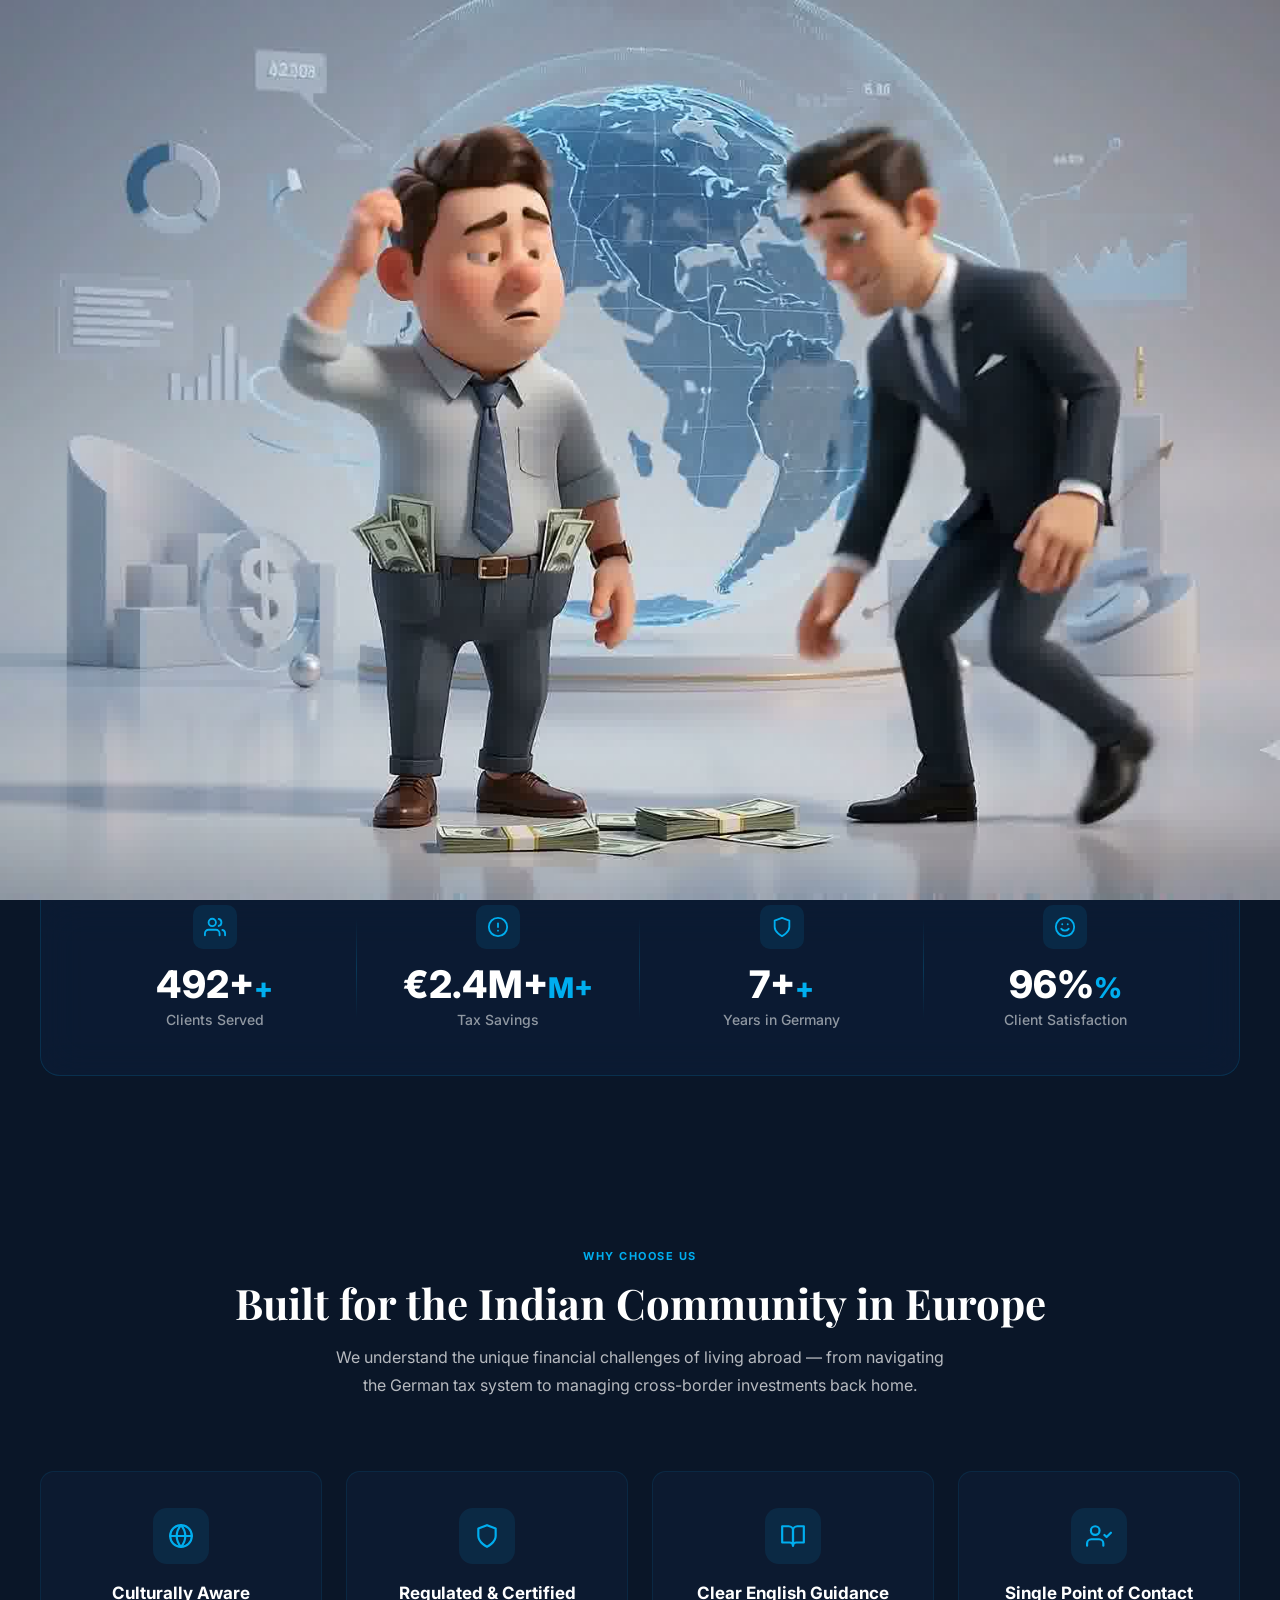
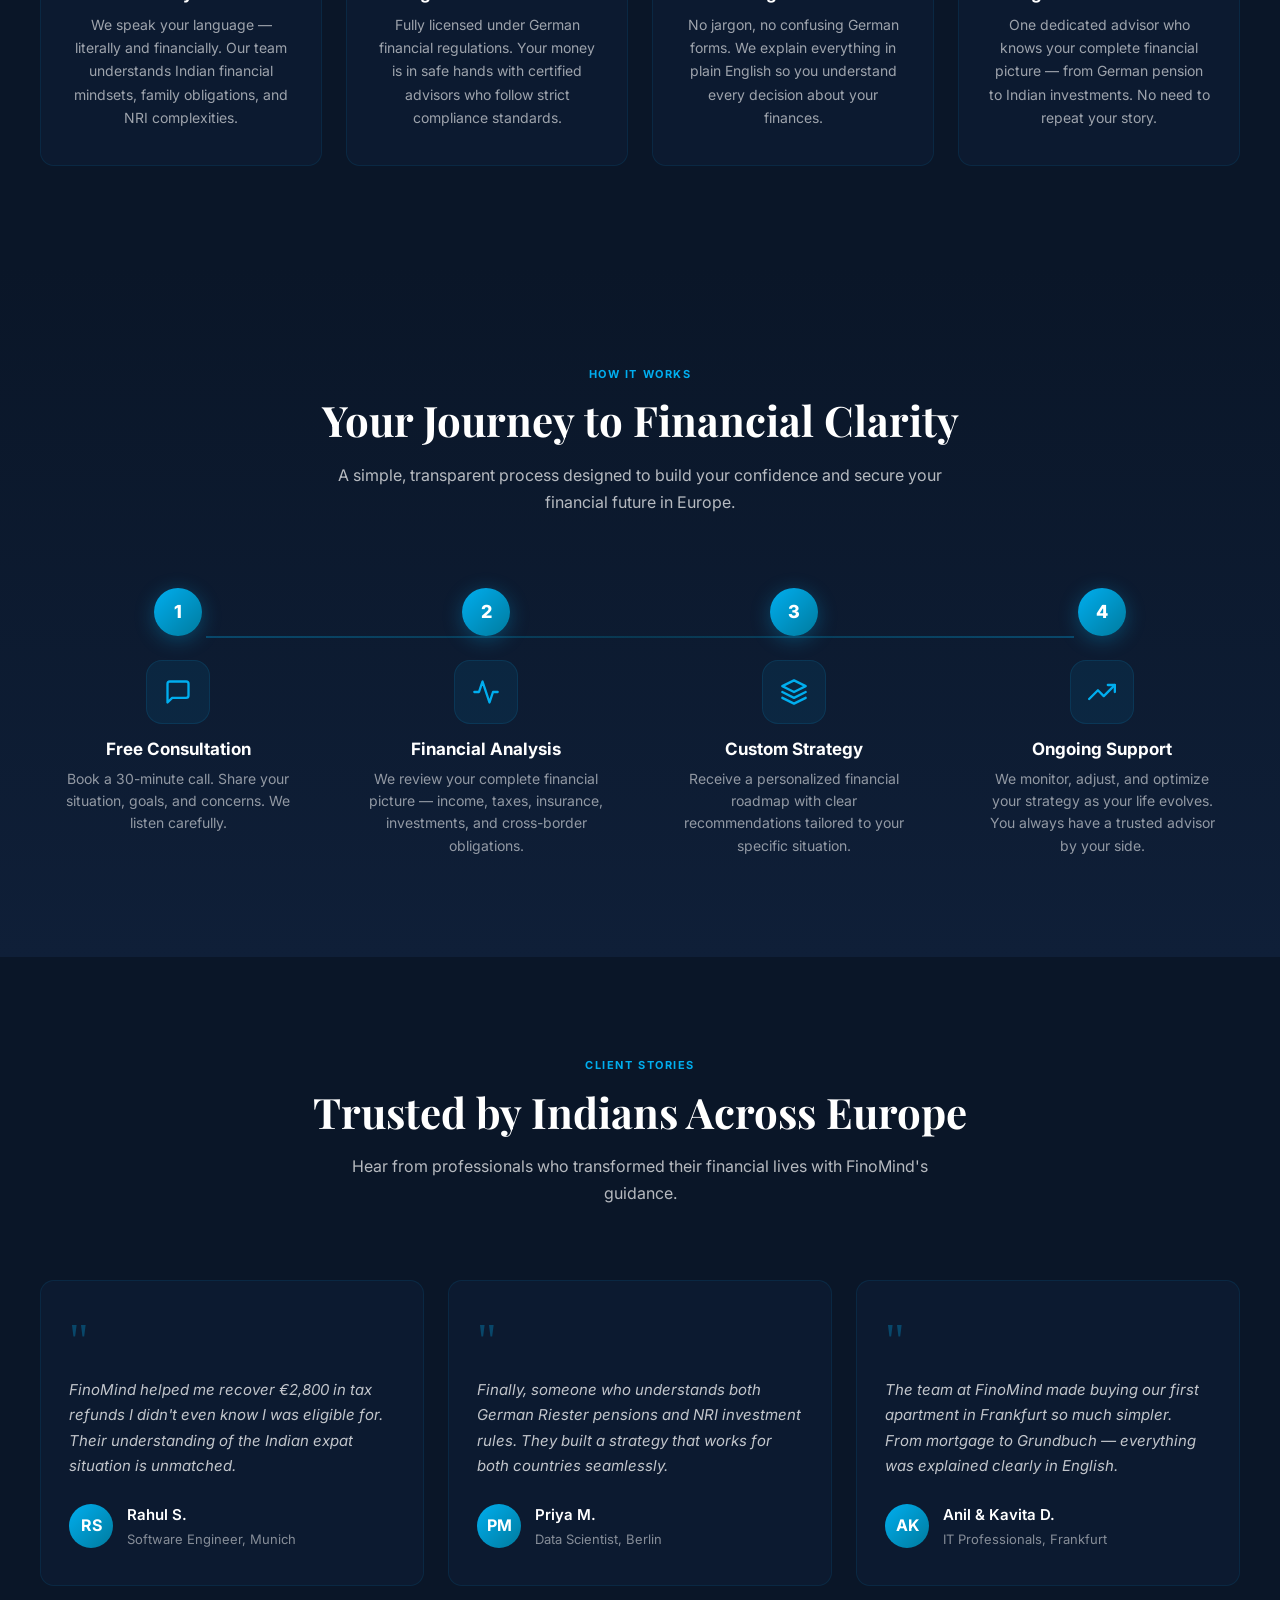
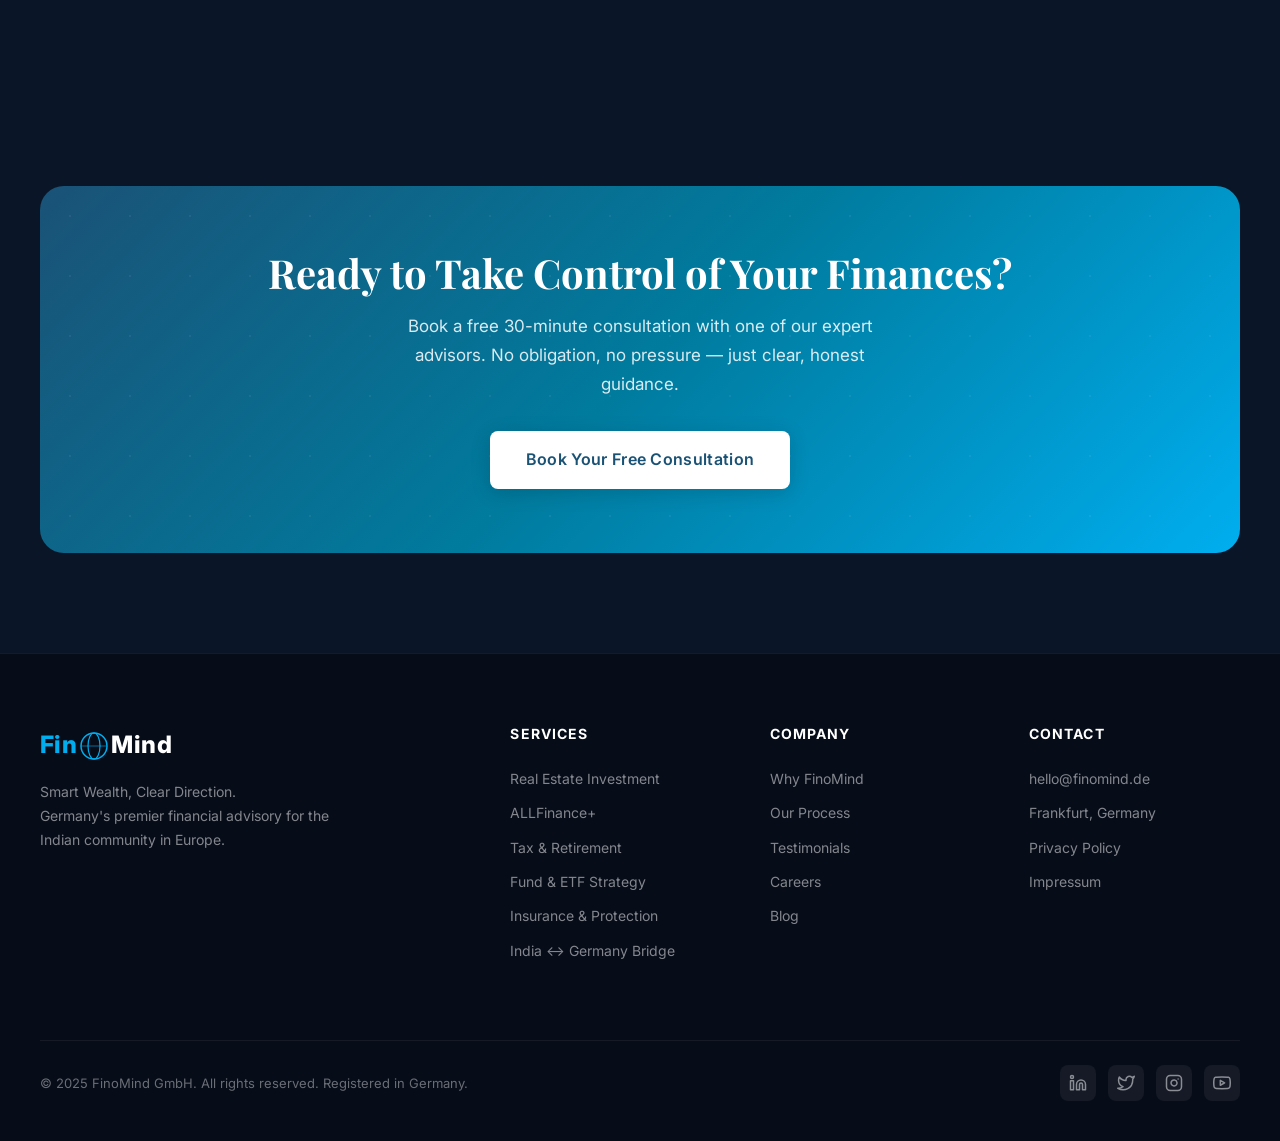
==== index.html @ 22b323bd "Initial commit" ====
<!DOCTYPE html>
<html lang="en">

<head>
  <meta charset="UTF-8" />
  <meta name="viewport" content="width=device-width, initial-scale=1.0" />
  <title>FinoMind — Smart Wealth, Clear Direction | Financial Advisory for Indians in Europe</title>
  <meta name="description"
    content="FinoMind is Germany's premier financial advisory firm for the Indian community in Europe. Expert guidance on pensions, taxes, investments, and cross-border financial planning." />
  <meta name="keywords"
    content="FinoMind, Indian financial advisor Germany, expat finance, NRI investment, tax planning Germany, pension Germany India" />
  <meta name="author" content="FinoMind" />

  <!-- Open Graph -->
  <meta property="og:title" content="FinoMind — Smart Wealth, Clear Direction" />
  <meta property="og:description" content="Germany's premier financial advisory for the Indian community in Europe." />
  <meta property="og:type" content="website" />
  <meta property="og:locale" content="en_US" />

  <!-- Fonts -->
  <link rel="preconnect" href="https://fonts.googleapis.com" />
  <link rel="preconnect" href="https://fonts.gstatic.com" crossorigin />
  <link
    href="https://fonts.googleapis.com/css2?family=Inter:wght@300;400;500;600;700;800&family=Playfair+Display:ital,wght@0,700;1,400&display=swap"
    rel="stylesheet" />

  <!-- Stylesheets -->
  <link rel="stylesheet" href="css/variables.css" />
  <link rel="stylesheet" href="css/base.css" />
  <link rel="stylesheet" href="css/preloader.css" />
  <link rel="stylesheet" href="css/navbar.css" />
  <link rel="stylesheet" href="css/hero.css" />
  <link rel="stylesheet" href="css/stats.css" />
  <link rel="stylesheet" href="css/sections.css" />
</head>

<body class="fm-preloader-active">

  <!-- ════════════════════════════════════════════════════════
     PRELOADER — plays once per session
     ════════════════════════════════════════════════════════ -->
  <div class="fm-preloader" id="fm-preloader">
    <canvas class="fm-preloader-canvas" id="fm-preloader-canvas"></canvas>
  </div>


  <!-- ════════════════════════════════════════════════════════
     NAVIGATION
     ════════════════════════════════════════════════════════ -->
  <nav class="navbar" id="navbar" role="navigation" aria-label="Main navigation">
    <div class="navbar-inner">
      <a href="index.html" class="nav-logo" aria-label="FinoMind Home">
        <span class="fin">Fin</span>
        <svg class="globe-icon" viewBox="0 0 28 28" fill="none" xmlns="http://www.w3.org/2000/svg" aria-hidden="true">
          <circle cx="14" cy="14" r="13" stroke="#00AEEF" stroke-width="1.5" fill="none" />
          <ellipse cx="14" cy="14" rx="6" ry="13" stroke="#00AEEF" stroke-width="1.2" fill="none" />
          <line x1="1" y1="14" x2="27" y2="14" stroke="#00AEEF" stroke-width="1" opacity="0.6" />
          <line x1="1" y1="9" x2="27" y2="9" stroke="#00AEEF" stroke-width="0.6" opacity="0.3" />
          <line x1="1" y1="19" x2="27" y2="19" stroke="#00AEEF" stroke-width="0.6" opacity="0.3" />
        </svg>
        <span class="mind">Mind</span>
      </a>

      <div class="nav-links" id="nav-links">
        <a href="services.html" class="nav-link">Services</a>
        <a href="#why" class="nav-link">Why FinoMind</a>
        <a href="#process" class="nav-link">Our Process</a>
        <a href="#testimonials" class="nav-link">Testimonials</a>
        <a href="#footer" class="nav-link">Resources</a>
        <a href="#cta" class="nav-cta">Book a Free Call</a>
      </div>

      <button class="nav-toggle" id="nav-toggle" aria-label="Toggle navigation menu" aria-expanded="false">
        <span></span>
        <span></span>
        <span></span>
      </button>
    </div>
  </nav>
  <div class="nav-overlay" id="nav-overlay"></div>


  <!-- ════════════════════════════════════════════════════════
     HERO SECTION
     ════════════════════════════════════════════════════════ -->
  <section class="hero" id="hero">
    <!-- Hero Background Image & Gradient Overlay -->
    <div class="hero-bg-container">
      <img src="Untitled design (5).png" alt="FinoMind advisors helping clients with cross-border financial planning" class="hero-bg-img" width="1535" height="1024" loading="eager" />
      <div class="hero-bg-overlay"></div>
    </div>

    <div class="hero-inner">
      <!-- Left Content -->
      <div class="hero-content">
        <div class="hero-card">
          <span class="hero-eyebrow">Germany's Premier Financial Advisor for Indians</span>

          <h1 class="hero-title">
            Smart Wealth,<em>Clear Direction.</em>
          </h1>

          <p class="hero-subtitle">
            Navigating German finances as an expat is complex. FinoMind simplifies pensions, taxes, and investments — in
            clear English, for the Indian community in Europe.
          </p>

          <div class="hero-actions">
            <a href="#cta" class="btn btn-primary">
              Book a Free Consultation
              <span class="btn-icon">
                <svg width="18" height="18" viewBox="0 0 24 24" fill="none" stroke="currentColor" stroke-width="2.5"
                  stroke-linecap="round" stroke-linejoin="round">
                  <circle cx="12" cy="12" r="10" />
                  <path d="M12 16l4-4-4-4" />
                  <line x1="8" y1="12" x2="16" y2="12" />
                </svg>
              </span>
            </a>
            <a href="services.html" class="btn btn-outline">
              Explore Services
              <span class="btn-icon">
                <svg width="16" height="16" viewBox="0 0 24 24" fill="none" stroke="currentColor" stroke-width="2.5"
                  stroke-linecap="round" stroke-linejoin="round">
                  <polygon points="5 3 19 12 5 21 5 3" />
                </svg>
              </span>
            </a>
          </div>
        </div>
      </div>
      
      <!-- Right Spacer for Desktop Grid layout -->
      <div class="hero-spacer" aria-hidden="true"></div>
    </div>
  </section>


  <!-- ════════════════════════════════════════════════════════
     STATS BAR
     ════════════════════════════════════════════════════════ -->
  <div class="stats-section reveal">
    <div class="stats-bar">
      <div class="stat-item">
        <div class="stat-icon">
          <svg viewBox="0 0 24 24" fill="none" stroke="currentColor" stroke-width="2" stroke-linecap="round"
            stroke-linejoin="round">
            <path d="M17 21v-2a4 4 0 0 0-4-4H5a4 4 0 0 0-4 4v2" />
            <circle cx="9" cy="7" r="4" />
            <path d="M23 21v-2a4 4 0 0 0-3-3.87" />
            <path d="M16 3.13a4 4 0 0 1 0 7.75" />
          </svg>
        </div>
        <div class="stat-value">
          <span data-count="500" data-suffix="+">0</span><span class="stat-suffix">+</span>
        </div>
        <div class="stat-label">Clients Served</div>
      </div>

      <div class="stat-item">
        <div class="stat-icon">
          <svg viewBox="0 0 24 24" fill="none" stroke="currentColor" stroke-width="2" stroke-linecap="round"
            stroke-linejoin="round">
            <circle cx="12" cy="12" r="10" />
            <line x1="12" y1="8" x2="12" y2="12" />
            <line x1="12" y1="16" x2="12.01" y2="16" />
          </svg>
        </div>
        <div class="stat-value">
          <span data-count="2.4" data-prefix="€" data-suffix="M+">0</span><span class="stat-suffix">M+</span>
        </div>
        <div class="stat-label">Tax Savings</div>
      </div>

      <div class="stat-item">
        <div class="stat-icon">
          <svg viewBox="0 0 24 24" fill="none" stroke="currentColor" stroke-width="2" stroke-linecap="round"
            stroke-linejoin="round">
            <path d="M12 22s8-4 8-10V5l-8-3-8 3v7c0 6 8 10 8 10z" />
          </svg>
        </div>
        <div class="stat-value">
          <span data-count="8" data-suffix="+">0</span><span class="stat-suffix">+</span>
        </div>
        <div class="stat-label">Years in Germany</div>
      </div>

      <div class="stat-item">
        <div class="stat-icon">
          <svg viewBox="0 0 24 24" fill="none" stroke="currentColor" stroke-width="2" stroke-linecap="round"
            stroke-linejoin="round">
            <circle cx="12" cy="12" r="10" />
            <path d="M8 14s1.5 2 4 2 4-2 4-2" />
            <line x1="9" y1="9" x2="9.01" y2="9" />
            <line x1="15" y1="9" x2="15.01" y2="9" />
          </svg>
        </div>
        <div class="stat-value">
          <span data-count="98" data-suffix="%">0</span><span class="stat-suffix">%</span>
        </div>
        <div class="stat-label">Client Satisfaction</div>
      </div>
    </div>
  </div>


  <!-- ════════════════════════════════════════════════════════
     WHY FINOMIND
     ════════════════════════════════════════════════════════ -->
  <section class="why-section section" id="why">
    <div class="container">
      <div class="section-header reveal">
        <div class="section-label">Why Choose Us</div>
        <h2 class="section-title">Built for the Indian Community in Europe</h2>
        <p class="section-desc">We understand the unique financial challenges of living abroad — from navigating the
          German tax system to managing cross-border investments back home.</p>
      </div>

      <div class="why-grid reveal-stagger">
        <div class="why-card reveal">
          <div class="why-card-icon">
            <svg viewBox="0 0 24 24" fill="none" stroke="currentColor" stroke-width="2" stroke-linecap="round"
              stroke-linejoin="round">
              <circle cx="12" cy="12" r="10" />
              <line x1="2" y1="12" x2="22" y2="12" />
              <path d="M12 2a15.3 15.3 0 0 1 4 10 15.3 15.3 0 0 1-4 10 15.3 15.3 0 0 1-4-10 15.3 15.3 0 0 1 4-10z" />
            </svg>
          </div>
          <h3>Culturally Aware</h3>
          <p>We speak your language — literally and financially. Our team understands Indian financial mindsets, family
            obligations, and NRI complexities.</p>
        </div>

        <div class="why-card reveal">
          <div class="why-card-icon">
            <svg viewBox="0 0 24 24" fill="none" stroke="currentColor" stroke-width="2" stroke-linecap="round"
              stroke-linejoin="round">
              <path d="M12 22s8-4 8-10V5l-8-3-8 3v7c0 6 8 10 8 10z" />
            </svg>
          </div>
          <h3>Regulated & Certified</h3>
          <p>Fully licensed under German financial regulations. Your money is in safe hands with certified advisors who
            follow strict compliance standards.</p>
        </div>

        <div class="why-card reveal">
          <div class="why-card-icon">
            <svg viewBox="0 0 24 24" fill="none" stroke="currentColor" stroke-width="2" stroke-linecap="round"
              stroke-linejoin="round">
              <path d="M2 3h6a4 4 0 0 1 4 4v14a3 3 0 0 0-3-3H2z" />
              <path d="M22 3h-6a4 4 0 0 0-4 4v14a3 3 0 0 1 3-3h7z" />
            </svg>
          </div>
          <h3>Clear English Guidance</h3>
          <p>No jargon, no confusing German forms. We explain everything in plain English so you understand every
            decision about your finances.</p>
        </div>

        <div class="why-card reveal">
          <div class="why-card-icon">
            <svg viewBox="0 0 24 24" fill="none" stroke="currentColor" stroke-width="2" stroke-linecap="round"
              stroke-linejoin="round">
              <path d="M16 21v-2a4 4 0 0 0-4-4H5a4 4 0 0 0-4 4v2" />
              <circle cx="8.5" cy="7" r="4" />
              <polyline points="17 11 19 13 23 9" />
            </svg>
          </div>
          <h3>Single Point of Contact</h3>
          <p>One dedicated advisor who knows your complete financial picture — from German pension to Indian
            investments. No need to repeat your story.</p>
        </div>
      </div>
    </div>
  </section>


  <!-- ════════════════════════════════════════════════════════
     OUR PROCESS
     ════════════════════════════════════════════════════════ -->
  <section class="process-section section" id="process">
    <div class="container">
      <div class="section-header reveal">
        <div class="section-label">How It Works</div>
        <h2 class="section-title">Your Journey to Financial Clarity</h2>
        <p class="section-desc">A simple, transparent process designed to build your confidence and secure your
          financial future in Europe.</p>
      </div>

      <div class="process-timeline reveal-stagger">
        <div class="process-step reveal">
          <div class="process-step-number">1</div>
          <div class="process-step-icon">
            <svg viewBox="0 0 24 24" fill="none" stroke="currentColor" stroke-width="2" stroke-linecap="round"
              stroke-linejoin="round">
              <path d="M21 15a2 2 0 0 1-2 2H7l-4 4V5a2 2 0 0 1 2-2h14a2 2 0 0 1 2 2z" />
            </svg>
          </div>
          <h3>Free Consultation</h3>
          <p>Book a 30-minute call. Share your situation, goals, and concerns. We listen carefully.</p>
        </div>

        <div class="process-step reveal">
          <div class="process-step-number">2</div>
          <div class="process-step-icon">
            <svg viewBox="0 0 24 24" fill="none" stroke="currentColor" stroke-width="2" stroke-linecap="round"
              stroke-linejoin="round">
              <polyline points="22 12 18 12 15 21 9 3 6 12 2 12" />
            </svg>
          </div>
          <h3>Financial Analysis</h3>
          <p>We review your complete financial picture — income, taxes, insurance, investments, and cross-border
            obligations.</p>
        </div>

        <div class="process-step reveal">
          <div class="process-step-number">3</div>
          <div class="process-step-icon">
            <svg viewBox="0 0 24 24" fill="none" stroke="currentColor" stroke-width="2" stroke-linecap="round"
              stroke-linejoin="round">
              <polygon points="12 2 2 7 12 12 22 7 12 2" />
              <polyline points="2 17 12 22 22 17" />
              <polyline points="2 12 12 17 22 12" />
            </svg>
          </div>
          <h3>Custom Strategy</h3>
          <p>Receive a personalized financial roadmap with clear recommendations tailored to your specific situation.
          </p>
        </div>

        <div class="process-step reveal">
          <div class="process-step-number">4</div>
          <div class="process-step-icon">
            <svg viewBox="0 0 24 24" fill="none" stroke="currentColor" stroke-width="2" stroke-linecap="round"
              stroke-linejoin="round">
              <polyline points="23 6 13.5 15.5 8.5 10.5 1 18" />
              <polyline points="17 6 23 6 23 12" />
            </svg>
          </div>
          <h3>Ongoing Support</h3>
          <p>We monitor, adjust, and optimize your strategy as your life evolves. You always have a trusted advisor by
            your side.</p>
        </div>
      </div>
    </div>
  </section>


  <!-- ════════════════════════════════════════════════════════
     TESTIMONIALS
     ════════════════════════════════════════════════════════ -->
  <section class="testimonials-section section" id="testimonials">
    <div class="container">
      <div class="section-header reveal">
        <div class="section-label">Client Stories</div>
        <h2 class="section-title">Trusted by Indians Across Europe</h2>
        <p class="section-desc">Hear from professionals who transformed their financial lives with FinoMind's guidance.
        </p>
      </div>

      <div class="testimonials-grid reveal-stagger">
        <div class="testimonial-card reveal">
          <div class="testimonial-quote-mark">"</div>
          <p class="testimonial-text">FinoMind helped me recover €2,800 in tax refunds I didn't even know I was eligible
            for. Their understanding of the Indian expat situation is unmatched.</p>
          <div class="testimonial-author">
            <div class="testimonial-avatar">RS</div>
            <div>
              <div class="testimonial-name">Rahul S.</div>
              <div class="testimonial-role">Software Engineer, Munich</div>
            </div>
          </div>
        </div>

        <div class="testimonial-card reveal">
          <div class="testimonial-quote-mark">"</div>
          <p class="testimonial-text">Finally, someone who understands both German Riester pensions and NRI investment
            rules. They built a strategy that works for both countries seamlessly.</p>
          <div class="testimonial-author">
            <div class="testimonial-avatar">PM</div>
            <div>
              <div class="testimonial-name">Priya M.</div>
              <div class="testimonial-role">Data Scientist, Berlin</div>
            </div>
          </div>
        </div>

        <div class="testimonial-card reveal">
          <div class="testimonial-quote-mark">"</div>
          <p class="testimonial-text">The team at FinoMind made buying our first apartment in Frankfurt so much simpler.
            From mortgage to Grundbuch — everything was explained clearly in English.</p>
          <div class="testimonial-author">
            <div class="testimonial-avatar">AK</div>
            <div>
              <div class="testimonial-name">Anil & Kavita D.</div>
              <div class="testimonial-role">IT Professionals, Frankfurt</div>
            </div>
          </div>
        </div>
      </div>
    </div>
  </section>


  <!-- ════════════════════════════════════════════════════════
     CTA BANNER
     ════════════════════════════════════════════════════════ -->
  <section class="cta-section section" id="cta">
    <div class="container">
      <div class="cta-banner reveal">
        <h2>Ready to Take Control of Your Finances?</h2>
        <p>Book a free 30-minute consultation with one of our expert advisors. No obligation, no pressure — just clear,
          honest guidance.</p>
        <a href="#" class="btn btn-primary">Book Your Free Consultation</a>
      </div>
    </div>
  </section>


  <!-- ════════════════════════════════════════════════════════
     FOOTER
     ════════════════════════════════════════════════════════ -->
  <footer class="footer" id="footer">
    <div class="container">
      <div class="footer-grid">
        <div class="footer-brand">
          <a href="index.html" class="nav-logo" aria-label="FinoMind Home">
            <span class="fin">Fin</span>
            <svg class="globe-icon" viewBox="0 0 28 28" fill="none" xmlns="http://www.w3.org/2000/svg"
              aria-hidden="true">
              <circle cx="14" cy="14" r="13" stroke="#00AEEF" stroke-width="1.5" fill="none" />
              <ellipse cx="14" cy="14" rx="6" ry="13" stroke="#00AEEF" stroke-width="1.2" fill="none" />
              <line x1="1" y1="14" x2="27" y2="14" stroke="#00AEEF" stroke-width="1" opacity="0.6" />
            </svg>
            <span class="mind">Mind</span>
          </a>
          <p>Smart Wealth, Clear Direction.<br />Germany's premier financial advisory for the Indian community in
            Europe.</p>
        </div>

        <div class="footer-col">
          <h4>Services</h4>
          <a href="services.html">Real Estate Investment</a>
          <a href="services.html">ALLFinance+</a>
          <a href="services.html">Tax & Retirement</a>
          <a href="services.html">Fund & ETF Strategy</a>
          <a href="services.html">Insurance & Protection</a>
          <a href="services.html">India ↔ Germany Bridge</a>
        </div>

        <div class="footer-col">
          <h4>Company</h4>
          <a href="#why">Why FinoMind</a>
          <a href="#process">Our Process</a>
          <a href="#testimonials">Testimonials</a>
          <a href="#">Careers</a>
          <a href="#">Blog</a>
        </div>

        <div class="footer-col">
          <h4>Contact</h4>
          <a href="mailto:hello@finomind.de">hello@finomind.de</a>
          <a href="#">Frankfurt, Germany</a>
          <a href="#">Privacy Policy</a>
          <a href="#">Impressum</a>
        </div>
      </div>

      <div class="footer-bottom">
        <p>© 2025 FinoMind GmbH. All rights reserved. Registered in Germany.</p>
        <div class="footer-social">
          <a href="#" aria-label="LinkedIn">
            <svg viewBox="0 0 24 24" fill="none" stroke="currentColor" stroke-width="2" stroke-linecap="round"
              stroke-linejoin="round">
              <path d="M16 8a6 6 0 0 1 6 6v7h-4v-7a2 2 0 0 0-2-2 2 2 0 0 0-2 2v7h-4v-7a6 6 0 0 1 6-6z" />
              <rect x="2" y="9" width="4" height="12" />
              <circle cx="4" cy="4" r="2" />
            </svg>
          </a>
          <a href="#" aria-label="Twitter/X">
            <svg viewBox="0 0 24 24" fill="none" stroke="currentColor" stroke-width="2" stroke-linecap="round"
              stroke-linejoin="round">
              <path
                d="M23 3a10.9 10.9 0 0 1-3.14 1.53 4.48 4.48 0 0 0-7.86 3v1A10.66 10.66 0 0 1 3 4s-4 9 5 13a11.64 11.64 0 0 1-7 2c9 5 20 0 20-11.5a4.5 4.5 0 0 0-.08-.83A7.72 7.72 0 0 0 23 3z" />
            </svg>
          </a>
          <a href="#" aria-label="Instagram">
            <svg viewBox="0 0 24 24" fill="none" stroke="currentColor" stroke-width="2" stroke-linecap="round"
              stroke-linejoin="round">
              <rect x="2" y="2" width="20" height="20" rx="5" ry="5" />
              <path d="M16 11.37A4 4 0 1 1 12.63 8 4 4 0 0 1 16 11.37z" />
              <line x1="17.5" y1="6.5" x2="17.51" y2="6.5" />
            </svg>
          </a>
          <a href="#" aria-label="YouTube">
            <svg viewBox="0 0 24 24" fill="none" stroke="currentColor" stroke-width="2" stroke-linecap="round"
              stroke-linejoin="round">
              <path
                d="M22.54 6.42a2.78 2.78 0 0 0-1.94-2C18.88 4 12 4 12 4s-6.88 0-8.6.46a2.78 2.78 0 0 0-1.94 2A29 29 0 0 0 1 11.75a29 29 0 0 0 .46 5.33A2.78 2.78 0 0 0 3.4 19.1c1.72.46 8.6.46 8.6.46s6.88 0 8.6-.46a2.78 2.78 0 0 0 1.94-2 29 29 0 0 0 .46-5.33 29 29 0 0 0-.46-5.35z" />
              <polygon points="9.75 15.02 15.5 11.75 9.75 8.48 9.75 15.02" />
            </svg>
          </a>
        </div>
      </div>
    </div>
  </footer>


  <!-- Scripts -->
  <script src="js/preloader.js"></script>
  <script src="js/navbar.js" defer></script>
  <script src="js/animations.js" defer></script>

</body>

</html>
---- css/variables.css ----
/* ═══════════════════════════════════════════════════════════
   FinoMind — Design Tokens (variables.css)
   Brand-compliant CSS custom properties
   ═══════════════════════════════════════════════════════════ */

:root {
  /* ── Primary Colors ── */
  --cyan:         #00AEEF;
  --cyan-hover:   #00c4ff;
  --cyan-glow:    rgba(0, 174, 239, 0.35);
  --teal:         #007B9E;
  --dark-teal:    #1A5276;

  /* ── Mockup-specific dark navy ── */
  --navy:         #0a1628;
  --navy-light:   #0f1f38;
  --navy-card:    rgba(15, 31, 56, 0.65);

  /* ── Neutrals ── */
  --charcoal:     #2C3E50;
  --slate:        #4A6274;
  --gray:         #6B7E8D;
  --light-cyan:   #E0F7FC;
  --off-white:    #F7FAFB;
  --white:        #FFFFFF;
  --border:       #D6E8EE;

  /* ── Glass Morphism ── */
  --glass-bg:     rgba(13, 27, 52, 0.55);
  --glass-border: rgba(0, 174, 239, 0.18);
  --glass-blur:   16px;

  /* ── Typography ── */
  --font-display: 'Playfair Display', Georgia, serif;
  --font-body:    'Inter', system-ui, -apple-system, sans-serif;

  /* ── Spacing Scale ── */
  --space-1:  4px;
  --space-2:  8px;
  --space-3:  16px;
  --space-4:  24px;
  --space-5:  40px;
  --space-6:  72px;
  --space-7:  100px;

  /* ── Border Radii ── */
  --radius-chip:   4px;
  --radius-btn:    8px;
  --radius-card:   14px;
  --radius-modal:  24px;
  --radius-pill:   999px;

  /* ── Shadows ── */
  --shadow-sm:   0 2px 8px rgba(0, 0, 0, 0.08);
  --shadow-md:   0 4px 20px rgba(0, 0, 0, 0.12);
  --shadow-lg:   0 8px 40px rgba(0, 0, 0, 0.18);
  --shadow-glow: 0 0 30px rgba(0, 174, 239, 0.15);

  /* ── Transitions ── */
  --ease-out:    cubic-bezier(0.16, 1, 0.3, 1);
  --ease-spring: cubic-bezier(0.34, 1.56, 0.64, 1);
  --duration-fast:   0.2s;
  --duration-normal: 0.4s;
  --duration-slow:   0.6s;

  /* ── Container ── */
  --container-max: 1280px;
  --container-pad: 40px;
}

/* ── Responsive overrides ── */
@media (max-width: 768px) {
  :root {
    --container-pad: 20px;
    --space-6: 48px;
    --space-7: 64px;
  }
}
---- css/base.css ----
/* ═══════════════════════════════════════════════════════════
   FinoMind — Base Styles (base.css)
   Reset, typography, global utilities
   ═══════════════════════════════════════════════════════════ */

/* ── Reset ── */
*, *::before, *::after {
  box-sizing: border-box;
  margin: 0;
  padding: 0;
}

html {
  scroll-behavior: smooth;
  -webkit-text-size-adjust: 100%;
}

body {
  font-family: var(--font-body);
  background: var(--navy);
  color: var(--white);
  line-height: 1.6;
  overflow-x: hidden;
  -webkit-font-smoothing: antialiased;
  -moz-osx-font-smoothing: grayscale;
}

img, video, canvas {
  display: block;
  max-width: 100%;
  height: auto;
}

a {
  text-decoration: none;
  color: inherit;
  transition: color var(--duration-fast) ease;
}

ul, ol {
  list-style: none;
}

button {
  font-family: var(--font-body);
  cursor: pointer;
  border: none;
  outline: none;
  background: none;
}

/* ── Typography ── */
h1, h2, h3, h4, h5 {
  font-family: var(--font-display);
  font-weight: 700;
  line-height: 1.15;
}

.section-label {
  font-family: var(--font-body);
  font-size: 11px;
  font-weight: 700;
  letter-spacing: 0.14em;
  text-transform: uppercase;
  color: var(--cyan);
  margin-bottom: 12px;
}

.section-title {
  font-family: var(--font-display);
  font-size: clamp(28px, 4vw, 42px);
  color: var(--white);
  margin-bottom: 16px;
  line-height: 1.2;
}

.section-desc {
  font-size: 16px;
  color: rgba(255, 255, 255, 0.7);
  max-width: 620px;
  line-height: 1.7;
  margin-bottom: var(--space-5);
}

/* ── Container ── */
.container {
  max-width: var(--container-max);
  margin: 0 auto;
  padding: 0 var(--container-pad);
}

/* ── Section Spacing ── */
.section {
  padding: var(--space-7) 0;
  position: relative;
}

/* ── Buttons ── */
.btn {
  display: inline-flex;
  align-items: center;
  gap: 10px;
  font-family: var(--font-body);
  font-size: 15px;
  font-weight: 600;
  letter-spacing: 0.02em;
  padding: 14px 28px;
  border-radius: var(--radius-btn);
  transition: all var(--duration-fast) var(--ease-out);
  white-space: nowrap;
  position: relative;
  overflow: hidden;
}

.btn-primary {
  background: var(--cyan);
  color: var(--white);
  box-shadow: 0 4px 15px rgba(0, 174, 239, 0.3);
}
.btn-primary:hover {
  background: var(--cyan-hover);
  transform: translateY(-2px);
  box-shadow: 0 6px 25px rgba(0, 174, 239, 0.4);
}

.btn-outline {
  background: transparent;
  color: var(--white);
  border: 1.5px solid rgba(255, 255, 255, 0.3);
}
.btn-outline:hover {
  border-color: var(--cyan);
  color: var(--cyan);
  background: rgba(0, 174, 239, 0.08);
}

.btn-icon {
  width: 20px;
  height: 20px;
  display: flex;
  align-items: center;
  justify-content: center;
}

/* ── Glass Card ── */
.glass-card {
  background: var(--glass-bg);
  backdrop-filter: blur(var(--glass-blur));
  -webkit-backdrop-filter: blur(var(--glass-blur));
  border: 1px solid var(--glass-border);
  border-radius: var(--radius-card);
}

/* ── Scroll Reveal Animations ── */
.reveal {
  opacity: 0;
  transform: translateY(30px);
  transition: opacity var(--duration-slow) var(--ease-out),
              transform var(--duration-slow) var(--ease-out);
}
.reveal.visible {
  opacity: 1;
  transform: translateY(0);
}

/* Stagger children */
.reveal-stagger .reveal:nth-child(1) { transition-delay: 0s; }
.reveal-stagger .reveal:nth-child(2) { transition-delay: 0.1s; }
.reveal-stagger .reveal:nth-child(3) { transition-delay: 0.2s; }
.reveal-stagger .reveal:nth-child(4) { transition-delay: 0.3s; }
.reveal-stagger .reveal:nth-child(5) { transition-delay: 0.4s; }
.reveal-stagger .reveal:nth-child(6) { transition-delay: 0.5s; }

/* ── Reduced Motion ── */
@media (prefers-reduced-motion: reduce) {
  *, *::before, *::after {
    animation-duration: 0.01ms !important;
    animation-iteration-count: 1 !important;
    transition-duration: 0.01ms !important;
  }
  .reveal {
    opacity: 1;
    transform: none;
  }
  html {
    scroll-behavior: auto;
  }
}

/* ── Selection ── */
::selection {
  background: var(--cyan);
  color: var(--white);
}

/* ── Scrollbar ── */
::-webkit-scrollbar {
  width: 8px;
}
::-webkit-scrollbar-track {
  background: var(--navy);
}
::-webkit-scrollbar-thumb {
  background: var(--dark-teal);
  border-radius: 4px;
}
::-webkit-scrollbar-thumb:hover {
  background: var(--teal);
}
---- css/preloader.css ----
/* ═══════════════════════════════════════════════════════════
   FinoMind — Preloader (preloader.css)
   Full-screen minimal dark preloader with edge-to-edge canvas animation.
   ═══════════════════════════════════════════════════════════ */

.fm-preloader {
  position: fixed;
  top: 0;
  left: 0;
  width: 100vw;
  height: 100vh;
  z-index: 999999;
  background: #0a1628; /* Fallback dark navy */
  background: var(--navy); 
  margin: 0;
  padding: 0;
  border: none;
  overflow: hidden;
  display: block; /* Block layout to let canvas fill natively */
  transition: opacity 0.6s cubic-bezier(0.16, 1, 0.3, 1), visibility 0.6s;
  transition: opacity 0.6s var(--ease-out), visibility 0.6s;
  pointer-events: all;
  user-select: none;
}

.fm-preloader.hidden {
  opacity: 0;
  visibility: hidden;
  pointer-events: none;
}

/* True full-screen background canvas animation */
.fm-preloader-canvas {
  position: absolute;
  top: 0;
  left: 0;
  width: 100%;
  height: 100%;
  object-fit: cover; /* Stretches and scales to cover the viewport entirely like a cinematic video */
  border: none;
  margin: 0;
  padding: 0;
  display: block;
}

/* Body freeze when preloader is active */
body.fm-preloader-active {
  overflow: hidden !important;
  height: 100vh !important;
}
---- css/navbar.css ----
/* ═══════════════════════════════════════════════════════════
   FinoMind — Navigation (navbar.css)
   Sticky nav with glassmorphism, mobile drawer
   ═══════════════════════════════════════════════════════════ */

.navbar {
  position: fixed;
  top: 0;
  left: 0;
  right: 0;
  z-index: 1000;
  height: 72px;
  display: flex;
  align-items: center;
  padding: 0 var(--container-pad);
  background: rgba(10, 22, 40, 0.85);
  backdrop-filter: blur(20px);
  -webkit-backdrop-filter: blur(20px);
  border-bottom: 1px solid rgba(255, 255, 255, 0.06);
  transition: background var(--duration-fast) ease,
              box-shadow var(--duration-fast) ease;
}

.navbar.scrolled {
  background: rgba(10, 22, 40, 0.95);
  box-shadow: 0 4px 30px rgba(0, 0, 0, 0.3);
}

.navbar-inner {
  max-width: var(--container-max);
  width: 100%;
  margin: 0 auto;
  display: flex;
  align-items: center;
  justify-content: space-between;
}

/* ── Logo ── */
.nav-logo {
  display: flex;
  align-items: center;
  gap: 2px;
  font-family: var(--font-body);
  font-weight: 800;
  font-size: 24px;
  letter-spacing: 0.02em;
  flex-shrink: 0;
}

.nav-logo .fin {
  color: var(--cyan);
}

.nav-logo .globe-icon {
  width: 28px;
  height: 28px;
  margin: 0 1px;
  position: relative;
  top: 1px;
}

.nav-logo .mind {
  color: var(--white);
}

/* ── Nav Links ── */
.nav-links {
  display: flex;
  align-items: center;
  gap: 6px;
}

.nav-link {
  font-size: 14px;
  font-weight: 500;
  color: rgba(255, 255, 255, 0.72);
  padding: 8px 16px;
  border-radius: var(--radius-btn);
  transition: color var(--duration-fast) ease,
              background var(--duration-fast) ease;
  white-space: nowrap;
}

.nav-link:hover,
.nav-link.active {
  color: var(--white);
  background: rgba(255, 255, 255, 0.06);
}

/* ── CTA Button ── */
.nav-cta {
  margin-left: 12px;
  background: var(--cyan);
  color: var(--white);
  font-size: 14px;
  font-weight: 600;
  padding: 10px 24px;
  border-radius: var(--radius-btn);
  transition: all var(--duration-fast) ease;
  white-space: nowrap;
}

.nav-cta:hover {
  background: var(--cyan-hover);
  transform: translateY(-1px);
  box-shadow: 0 4px 15px rgba(0, 174, 239, 0.35);
}

/* ── Mobile Hamburger ── */
.nav-toggle {
  display: none;
  flex-direction: column;
  gap: 5px;
  padding: 8px;
  cursor: pointer;
  z-index: 1001;
}

.nav-toggle span {
  display: block;
  width: 24px;
  height: 2px;
  background: var(--white);
  border-radius: 2px;
  transition: all 0.3s ease;
}

.nav-toggle.active span:nth-child(1) {
  transform: rotate(45deg) translate(5px, 5px);
}
.nav-toggle.active span:nth-child(2) {
  opacity: 0;
}
.nav-toggle.active span:nth-child(3) {
  transform: rotate(-45deg) translate(5px, -5px);
}

/* ── Mobile Drawer ── */
@media (max-width: 968px) {
  .nav-toggle {
    display: flex;
  }

  .nav-links {
    position: fixed;
    top: 0;
    right: -100%;
    width: 300px;
    height: 100vh;
    flex-direction: column;
    align-items: flex-start;
    padding: 100px 32px 40px;
    gap: 4px;
    background: rgba(10, 22, 40, 0.97);
    backdrop-filter: blur(30px);
    -webkit-backdrop-filter: blur(30px);
    border-left: 1px solid rgba(255, 255, 255, 0.08);
    transition: right 0.4s var(--ease-out);
    overflow-y: auto;
  }

  .nav-links.open {
    right: 0;
  }

  .nav-link {
    font-size: 16px;
    padding: 12px 16px;
    width: 100%;
  }

  .nav-cta {
    margin-left: 0;
    margin-top: 16px;
    width: 100%;
    text-align: center;
    justify-content: center;
  }
}

/* Mobile overlay */
.nav-overlay {
  display: none;
  position: fixed;
  inset: 0;
  background: rgba(0, 0, 0, 0.5);
  z-index: 999;
  opacity: 0;
  transition: opacity 0.3s ease;
}

.nav-overlay.active {
  display: block;
  opacity: 1;
}
---- css/hero.css ----
/* ═══════════════════════════════════════════════════════════
   FinoMind — Hero Section (hero.css)
   Redesigned hero with integrated background illustration,
   navy gradient overlay, and responsive layout structure.
   ═══════════════════════════════════════════════════════════ */

.hero {
  position: relative;
  min-height: 100vh;
  padding-top: 72px; /* navbar height */
  display: flex;
  align-items: center;
  overflow: hidden;
  background-color: var(--navy); /* Site's dark theme color (#0a1628) */
}

/* ── Hero Background Illustration & Overlays ── */
.hero-bg-container {
  position: absolute;
  inset: 0;
  z-index: 1;
  pointer-events: none;
}

.hero-bg-img {
  width: 100%;
  height: 100%;
  object-fit: cover;
  object-position: right center; /* Anchor the illustration's two men to the right */
}

/* Smooth left-to-right navy gradient for text readability and blending */
.hero-bg-overlay {
  position: absolute;
  inset: 0;
  background: linear-gradient(to right,
    var(--navy) 0%,
    var(--navy) 35%,
    rgba(10, 22, 40, 0.9) 45%,
    rgba(10, 22, 40, 0.6) 60%,
    rgba(10, 22, 40, 0) 85%
  );
  z-index: 2;
}

.hero-inner {
  position: relative;
  z-index: 3;
  width: 100%;
  max-width: var(--container-max);
  margin: 0 auto;
  padding: 60px var(--container-pad) 80px;
  display: grid;
  grid-template-columns: 4.5fr 5.5fr; /* 45% left text column, 55% empty right spacer */
  gap: 40px;
  align-items: center;
}

/* ── Left Content (Text Area) ── */
.hero-content {
  position: relative;
  z-index: 4;
}

/* Transparent glass card structure for a clean, floating text presentation */
.hero-card {
  background: transparent;
  backdrop-filter: none;
  -webkit-backdrop-filter: none;
  border: none;
  border-radius: 0;
  padding: 0;
  box-shadow: none;
  position: relative;
}

.hero-eyebrow {
  display: inline-flex;
  align-items: center;
  gap: 8px;
  background: rgba(255, 255, 255, 0.08);
  border: 1px solid rgba(255, 255, 255, 0.12);
  color: rgba(255, 255, 255, 0.9);
  font-size: 11px;
  font-weight: 600;
  letter-spacing: 0.1em;
  text-transform: uppercase;
  padding: 8px 18px;
  border-radius: var(--radius-pill);
  margin-bottom: 28px;
}

.hero-eyebrow::before {
  content: '';
  width: 8px;
  height: 8px;
  border-radius: 50%;
  background: var(--cyan);
  box-shadow: 0 0 8px var(--cyan);
  animation: hero-pulse 2s ease-in-out infinite;
}

@keyframes hero-pulse {
  0%, 100% { opacity: 1; transform: scale(1); }
  50% { opacity: 0.6; transform: scale(0.85); }
}

.hero-title {
  font-family: var(--font-display);
  font-size: clamp(38px, 5.5vw, 60px);
  font-weight: 700;
  color: var(--white);
  line-height: 1.1;
  margin-bottom: 24px;
}

.hero-title em {
  font-style: italic;
  color: var(--cyan);
  display: block;
}

.hero-subtitle {
  font-size: 16.5px;
  color: rgba(255, 255, 255, 0.72);
  line-height: 1.8;
  margin-bottom: 36px;
  max-width: 480px;
}

.hero-actions {
  display: flex;
  gap: 16px;
  flex-wrap: wrap;
}

.hero-spacer {
  pointer-events: none;
}

/* ── Responsive Adaptation ── */

/* Tablet & Mobile Layout Transition */
@media (max-width: 900px) {
  .hero {
    display: flex;
    flex-direction: column;
    align-items: stretch;
    justify-content: flex-start;
    padding-top: 88px; /* Room for navbar */
    padding-bottom: 0;
    min-height: auto;
  }

  .hero-inner {
    display: block;
    padding: 30px var(--container-pad) 10px;
    order: 1;
  }

  .hero-content {
    max-width: 100%;
    width: 100%;
  }

  .hero-subtitle {
    max-width: 100%;
    margin-bottom: 28px;
  }

  /* Reposition image below the text content to prevent overlap */
  .hero-bg-container {
    position: relative;
    width: 100%;
    height: auto;
    aspect-ratio: 1.5; /* Natural proportion of the illustration */
    margin-top: 36px;
    z-index: 2;
    order: 2;
    flex-shrink: 0;
  }

  .hero-bg-img {
    height: 100%;
    object-fit: cover;
    object-position: right center;
  }

  /* Transition overlay fades from navy (top) to transparent (bottom) */
  .hero-bg-overlay {
    background: linear-gradient(to bottom,
      var(--navy) 0%,
      rgba(10, 22, 40, 0.4) 30%,
      rgba(10, 22, 40, 0) 100%
    );
  }

  .hero-spacer {
    display: none;
  }
}

@media (max-width: 480px) {
  .hero-inner {
    padding-top: 20px;
  }

  .hero-title {
    font-size: 34px;
    margin-bottom: 18px;
  }

  .hero-subtitle {
    font-size: 15px;
    line-height: 1.7;
  }

  .hero-actions {
    flex-direction: column;
    gap: 12px;
    width: 100%;
  }

  .hero-actions .btn {
    width: 100%;
    justify-content: center;
  }

  .hero-bg-container {
    margin-top: 24px;
    aspect-ratio: 1.35; /* Slightly taller for smaller displays to keep characters prominent */
  }
}
---- css/stats.css ----
/* ═══════════════════════════════════════════════════════════
   FinoMind — Stats Bar (stats.css)
   Glassmorphism stats section with animated counters
   ═══════════════════════════════════════════════════════════ */

.stats-section {
  position: relative;
  z-index: 5;
  margin-top: -40px;
  padding: 0 var(--container-pad);
  margin-bottom: var(--space-6);
}

.stats-bar {
  max-width: var(--container-max);
  margin: 0 auto;
  background: rgba(13, 30, 58, 0.6);
  backdrop-filter: blur(20px);
  -webkit-backdrop-filter: blur(20px);
  border: 1px solid rgba(0, 174, 239, 0.15);
  border-radius: 20px;
  padding: 44px 48px;
  display: grid;
  grid-template-columns: repeat(4, 1fr);
  gap: 32px;
}

.stat-item {
  text-align: center;
  position: relative;
}

/* Vertical dividers */
.stat-item:not(:last-child)::after {
  content: '';
  position: absolute;
  right: -16px;
  top: 10%;
  height: 80%;
  width: 1px;
  background: linear-gradient(
    to bottom,
    transparent,
    rgba(0, 174, 239, 0.2),
    transparent
  );
}

.stat-icon {
  width: 44px;
  height: 44px;
  border-radius: 10px;
  background: rgba(0, 174, 239, 0.1);
  display: flex;
  align-items: center;
  justify-content: center;
  margin: 0 auto 16px;
}

.stat-icon svg {
  width: 22px;
  height: 22px;
  color: var(--cyan);
}

.stat-value {
  font-family: var(--font-body);
  font-size: clamp(28px, 3vw, 38px);
  font-weight: 800;
  color: var(--white);
  line-height: 1;
  margin-bottom: 6px;
}

.stat-value .stat-suffix {
  color: var(--cyan);
  font-size: 0.75em;
}

.stat-label {
  font-size: 14px;
  color: rgba(255, 255, 255, 0.55);
  font-weight: 500;
}

/* ── Responsive ── */
@media (max-width: 768px) {
  .stats-bar {
    grid-template-columns: repeat(2, 1fr);
    padding: 32px 28px;
    gap: 28px;
  }

  .stat-item:nth-child(2)::after {
    display: none;
  }

  .stat-item:nth-child(odd)::after {
    right: -14px;
  }
}

@media (max-width: 480px) {
  .stats-bar {
    grid-template-columns: 1fr 1fr;
    padding: 24px 20px;
    gap: 24px;
  }

  .stat-value {
    font-size: 26px;
  }

  .stat-label {
    font-size: 12px;
  }

  .stat-item::after {
    display: none;
  }
}
---- css/sections.css ----
/* ═══════════════════════════════════════════════════════════
   FinoMind — Sections (sections.css)
   Why FinoMind, Our Process, Testimonials, CTA, Footer
   ═══════════════════════════════════════════════════════════ */

/* ════════════════ WHY FINOMIND ════════════════ */
.why-section {
  padding: var(--space-7) 0;
  background: var(--navy);
  position: relative;
}

.why-section .section-header {
  text-align: center;
  margin-bottom: var(--space-6);
}

.why-section .section-desc {
  margin-left: auto;
  margin-right: auto;
}

.why-grid {
  display: grid;
  grid-template-columns: repeat(4, 1fr);
  gap: 24px;
}

.why-card {
  background: rgba(15, 31, 56, 0.5);
  border: 1px solid rgba(0, 174, 239, 0.1);
  border-radius: var(--radius-card);
  padding: 36px 28px;
  text-align: center;
  transition: all var(--duration-normal) var(--ease-out);
  position: relative;
  overflow: hidden;
}

.why-card::before {
  content: '';
  position: absolute;
  top: 0;
  left: 0;
  right: 0;
  height: 3px;
  background: linear-gradient(90deg, var(--cyan), var(--teal));
  transform: scaleX(0);
  transform-origin: left;
  transition: transform var(--duration-normal) var(--ease-out);
}

.why-card:hover {
  transform: translateY(-6px);
  border-color: rgba(0, 174, 239, 0.25);
  box-shadow: 0 12px 40px rgba(0, 174, 239, 0.1);
}

.why-card:hover::before {
  transform: scaleX(1);
}

.why-card-icon {
  width: 56px;
  height: 56px;
  border-radius: 14px;
  background: rgba(0, 174, 239, 0.1);
  display: flex;
  align-items: center;
  justify-content: center;
  margin: 0 auto 20px;
  transition: background var(--duration-fast) ease;
}

.why-card:hover .why-card-icon {
  background: rgba(0, 174, 239, 0.18);
}

.why-card-icon svg {
  width: 26px;
  height: 26px;
  color: var(--cyan);
}

.why-card h3 {
  font-family: var(--font-body);
  font-size: 17px;
  font-weight: 700;
  color: var(--white);
  margin-bottom: 10px;
}

.why-card p {
  font-size: 14px;
  color: rgba(255, 255, 255, 0.6);
  line-height: 1.65;
}


/* ════════════════ OUR PROCESS ════════════════ */
.process-section {
  padding: var(--space-7) 0;
  background: linear-gradient(180deg, var(--navy) 0%, rgba(15, 31, 56, 1) 100%);
}

.process-section .section-header {
  text-align: center;
  margin-bottom: var(--space-6);
}

.process-section .section-desc {
  margin-left: auto;
  margin-right: auto;
}

.process-timeline {
  display: grid;
  grid-template-columns: repeat(4, 1fr);
  gap: 32px;
  position: relative;
}

/* Connecting line */
.process-timeline::before {
  content: '';
  position: absolute;
  top: 48px;
  left: calc(12.5% + 16px);
  right: calc(12.5% + 16px);
  height: 2px;
  background: linear-gradient(90deg, var(--cyan), var(--teal), var(--cyan));
  opacity: 0.3;
}

.process-step {
  text-align: center;
  position: relative;
}

.process-step-number {
  width: 48px;
  height: 48px;
  border-radius: 50%;
  background: linear-gradient(135deg, var(--cyan), var(--teal));
  color: var(--white);
  font-size: 18px;
  font-weight: 800;
  display: flex;
  align-items: center;
  justify-content: center;
  margin: 0 auto 24px;
  position: relative;
  z-index: 2;
  box-shadow: 0 4px 20px rgba(0, 174, 239, 0.3);
}

.process-step-icon {
  width: 64px;
  height: 64px;
  border-radius: 16px;
  background: rgba(0, 174, 239, 0.08);
  border: 1px solid rgba(0, 174, 239, 0.12);
  display: flex;
  align-items: center;
  justify-content: center;
  margin: 0 auto 16px;
}

.process-step-icon svg {
  width: 28px;
  height: 28px;
  color: var(--cyan);
}

.process-step h3 {
  font-family: var(--font-body);
  font-size: 17px;
  font-weight: 700;
  color: var(--white);
  margin-bottom: 8px;
}

.process-step p {
  font-size: 14px;
  color: rgba(255, 255, 255, 0.55);
  line-height: 1.6;
  max-width: 240px;
  margin: 0 auto;
}


/* ════════════════ TESTIMONIALS ════════════════ */
.testimonials-section {
  padding: var(--space-7) 0;
  background: var(--navy);
}

.testimonials-section .section-header {
  text-align: center;
  margin-bottom: var(--space-6);
}

.testimonials-section .section-desc {
  margin-left: auto;
  margin-right: auto;
}

.testimonials-grid {
  display: grid;
  grid-template-columns: repeat(3, 1fr);
  gap: 24px;
}

.testimonial-card {
  background: rgba(15, 31, 56, 0.5);
  border: 1px solid rgba(0, 174, 239, 0.1);
  border-radius: var(--radius-card);
  padding: 36px 28px;
  position: relative;
  transition: all var(--duration-normal) var(--ease-out);
}

.testimonial-card:hover {
  border-color: rgba(0, 174, 239, 0.25);
  transform: translateY(-4px);
}

.testimonial-quote-mark {
  font-size: 48px;
  line-height: 1;
  color: var(--cyan);
  opacity: 0.3;
  font-family: serif;
  margin-bottom: 12px;
}

.testimonial-text {
  font-size: 15px;
  color: rgba(255, 255, 255, 0.75);
  line-height: 1.7;
  margin-bottom: 24px;
  font-style: italic;
}

.testimonial-author {
  display: flex;
  align-items: center;
  gap: 14px;
}

.testimonial-avatar {
  width: 44px;
  height: 44px;
  border-radius: 50%;
  background: linear-gradient(135deg, var(--cyan), var(--teal));
  display: flex;
  align-items: center;
  justify-content: center;
  font-weight: 700;
  color: var(--white);
  font-size: 16px;
}

.testimonial-name {
  font-weight: 600;
  font-size: 15px;
  color: var(--white);
}

.testimonial-role {
  font-size: 13px;
  color: rgba(255, 255, 255, 0.5);
  margin-top: 2px;
}


/* ════════════════ CTA BANNER ════════════════ */
.cta-section {
  padding: var(--space-7) 0;
}

.cta-banner {
  max-width: var(--container-max);
  margin: 0 auto;
  background: linear-gradient(135deg, var(--dark-teal) 0%, var(--teal) 50%, var(--cyan) 100%);
  border-radius: var(--radius-modal);
  padding: 64px 48px;
  text-align: center;
  position: relative;
  overflow: hidden;
}

.cta-banner::before {
  content: '';
  position: absolute;
  inset: 0;
  background: url("data:image/svg+xml,%3Csvg width='60' height='60' viewBox='0 0 60 60' xmlns='http://www.w3.org/2000/svg'%3E%3Ccircle cx='30' cy='30' r='1' fill='%23ffffff' fill-opacity='0.08'/%3E%3C/svg%3E") repeat;
  pointer-events: none;
}

.cta-banner > * {
  position: relative;
  z-index: 1;
}

.cta-banner h2 {
  font-family: var(--font-display);
  font-size: clamp(28px, 4vw, 40px);
  color: var(--white);
  margin-bottom: 16px;
}

.cta-banner p {
  font-size: 17px;
  color: rgba(255, 255, 255, 0.85);
  max-width: 520px;
  margin: 0 auto 32px;
  line-height: 1.7;
}

.cta-banner .btn-primary {
  background: var(--white);
  color: var(--dark-teal);
  font-size: 16px;
  padding: 16px 36px;
  box-shadow: 0 4px 20px rgba(0, 0, 0, 0.15);
}

.cta-banner .btn-primary:hover {
  transform: translateY(-2px);
  box-shadow: 0 8px 30px rgba(0, 0, 0, 0.2);
}


/* ════════════════ FOOTER ════════════════ */
.footer {
  background: rgba(6, 12, 24, 0.95);
  border-top: 1px solid rgba(255, 255, 255, 0.06);
  padding: var(--space-6) 0 var(--space-5);
}

.footer-grid {
  display: grid;
  grid-template-columns: 2fr repeat(3, 1fr);
  gap: 48px;
  margin-bottom: var(--space-6);
}

.footer-brand .nav-logo {
  margin-bottom: 16px;
}

.footer-brand p {
  font-size: 14px;
  color: rgba(255, 255, 255, 0.5);
  line-height: 1.7;
  max-width: 300px;
}

.footer-col h4 {
  font-family: var(--font-body);
  font-size: 14px;
  font-weight: 700;
  color: var(--white);
  margin-bottom: 20px;
  text-transform: uppercase;
  letter-spacing: 0.08em;
}

.footer-col a {
  display: block;
  font-size: 14px;
  color: rgba(255, 255, 255, 0.5);
  padding: 6px 0;
  transition: color var(--duration-fast) ease;
}

.footer-col a:hover {
  color: var(--cyan);
}

.footer-bottom {
  padding-top: var(--space-4);
  border-top: 1px solid rgba(255, 255, 255, 0.06);
  display: flex;
  justify-content: space-between;
  align-items: center;
  flex-wrap: wrap;
  gap: 16px;
}

.footer-bottom p {
  font-size: 13px;
  color: rgba(255, 255, 255, 0.4);
}

.footer-social {
  display: flex;
  gap: 12px;
}

.footer-social a {
  width: 36px;
  height: 36px;
  border-radius: 8px;
  background: rgba(255, 255, 255, 0.06);
  display: flex;
  align-items: center;
  justify-content: center;
  transition: all var(--duration-fast) ease;
}

.footer-social a:hover {
  background: rgba(0, 174, 239, 0.15);
  color: var(--cyan);
}

.footer-social svg {
  width: 18px;
  height: 18px;
  color: rgba(255, 255, 255, 0.5);
}

.footer-social a:hover svg {
  color: var(--cyan);
}


/* ════════════════ RESPONSIVE ════════════════ */
@media (max-width: 968px) {
  .why-grid {
    grid-template-columns: repeat(2, 1fr);
  }

  .process-timeline {
    grid-template-columns: repeat(2, 1fr);
    gap: 40px 32px;
  }
  .process-timeline::before {
    display: none;
  }

  .testimonials-grid {
    grid-template-columns: 1fr;
    max-width: 560px;
    margin: 0 auto;
  }

  .footer-grid {
    grid-template-columns: 1fr 1fr;
    gap: 32px;
  }
}

@media (max-width: 480px) {
  .why-grid {
    grid-template-columns: 1fr;
  }

  .process-timeline {
    grid-template-columns: 1fr;
    max-width: 320px;
    margin: 0 auto;
  }

  .cta-banner {
    padding: 40px 24px;
  }

  .footer-grid {
    grid-template-columns: 1fr;
    gap: 28px;
  }

  .footer-bottom {
    flex-direction: column;
    text-align: center;
  }
}
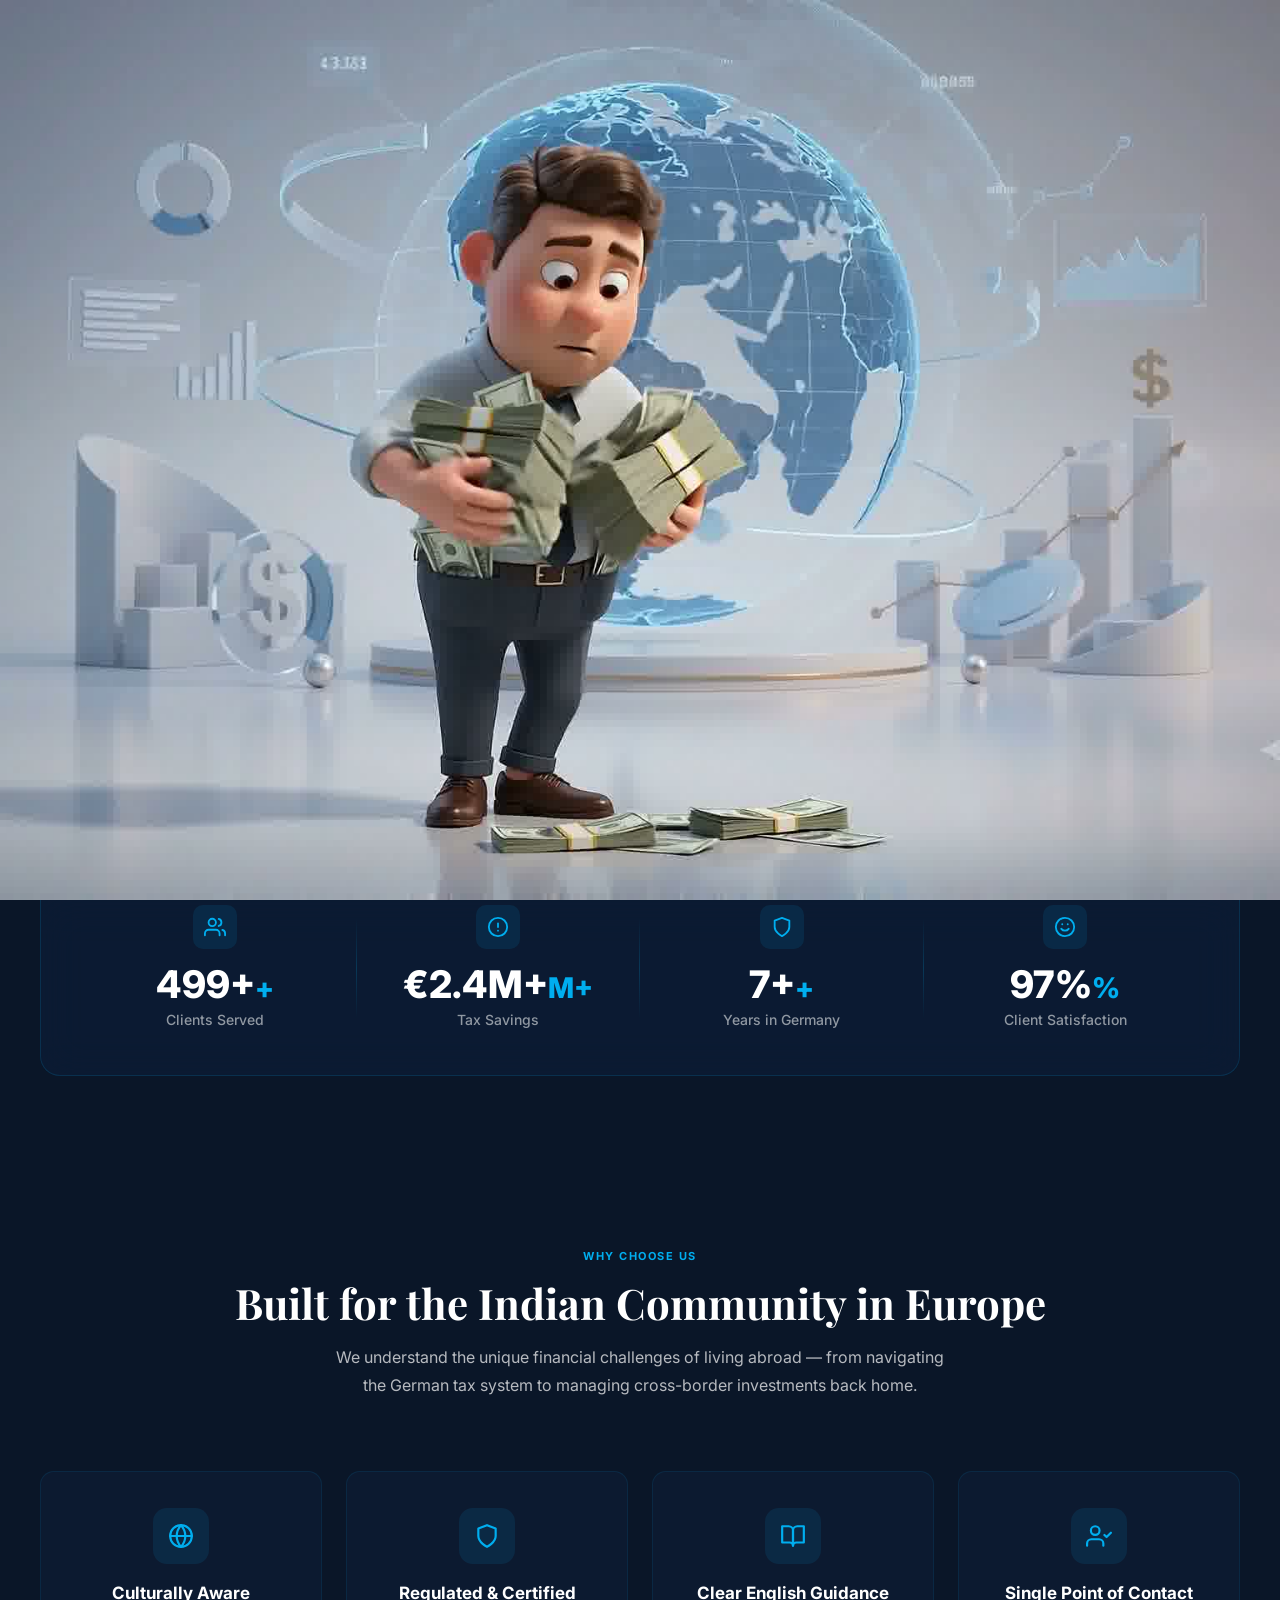
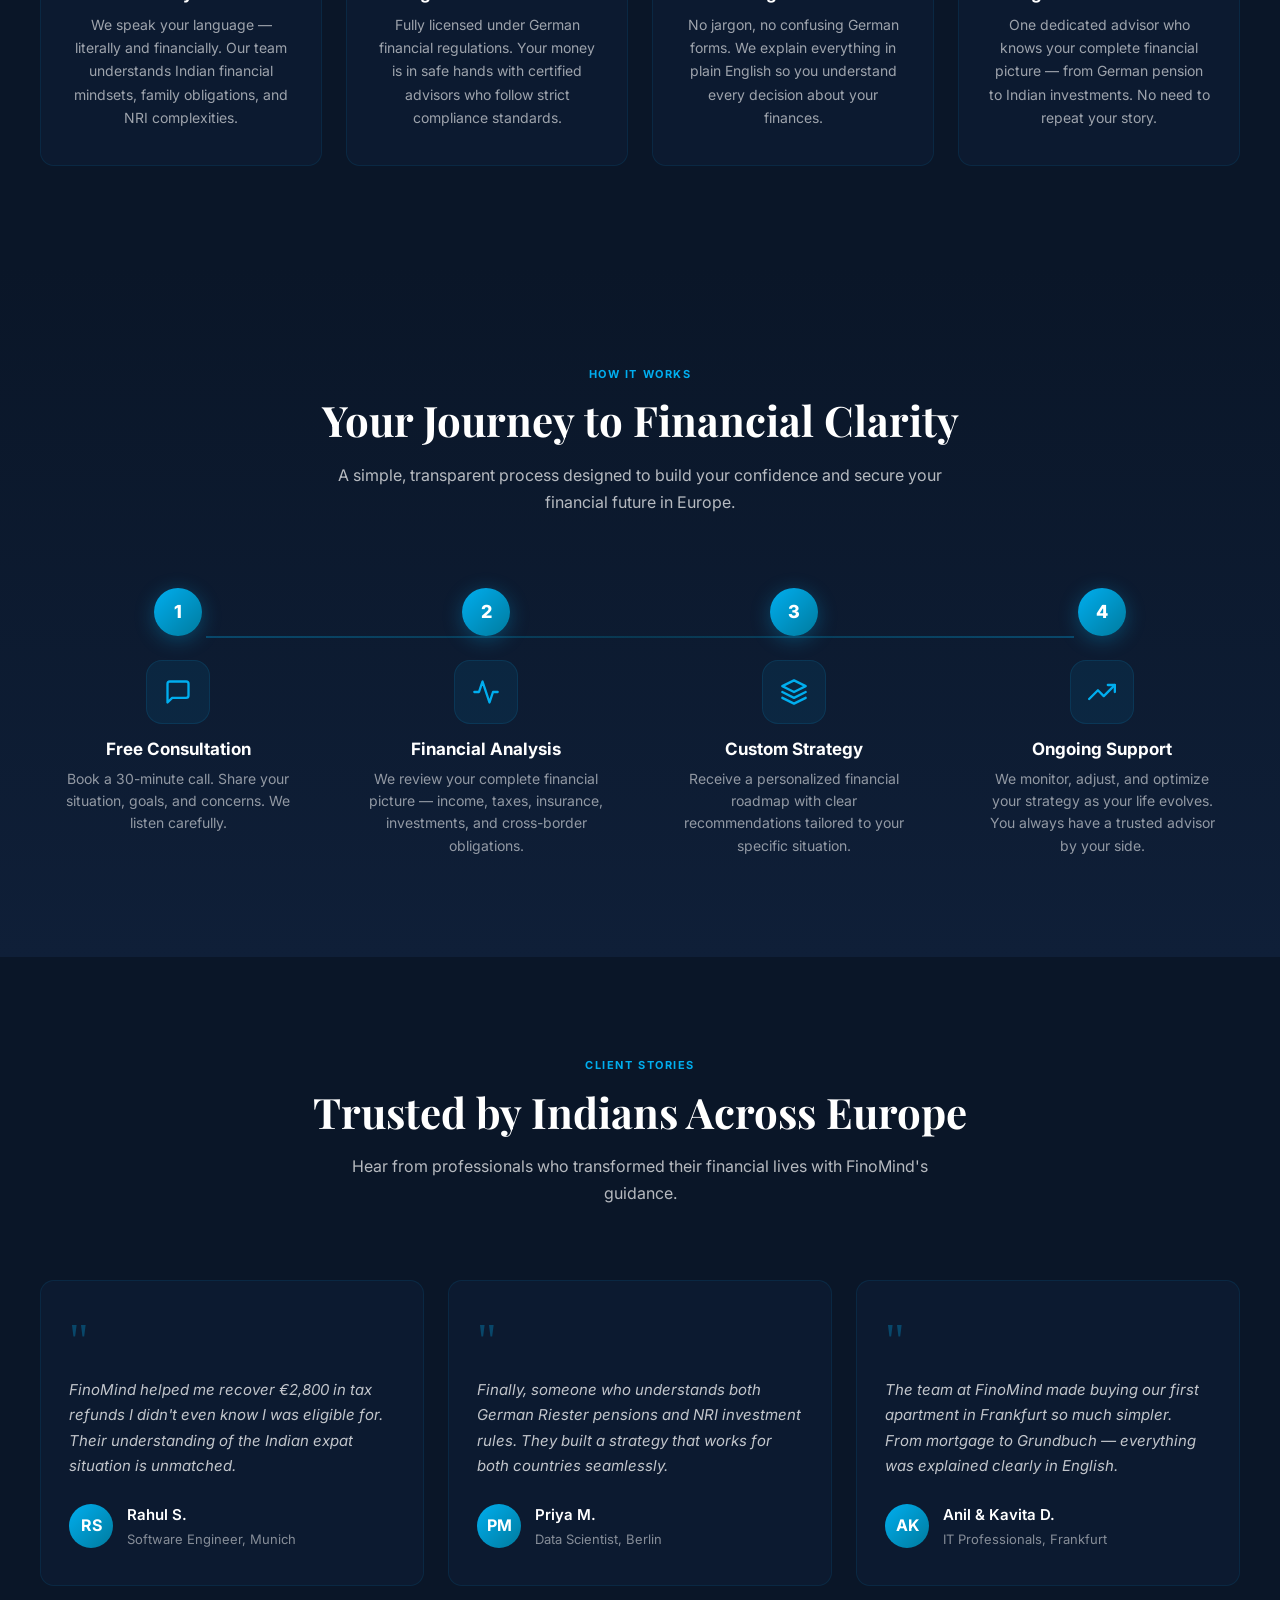
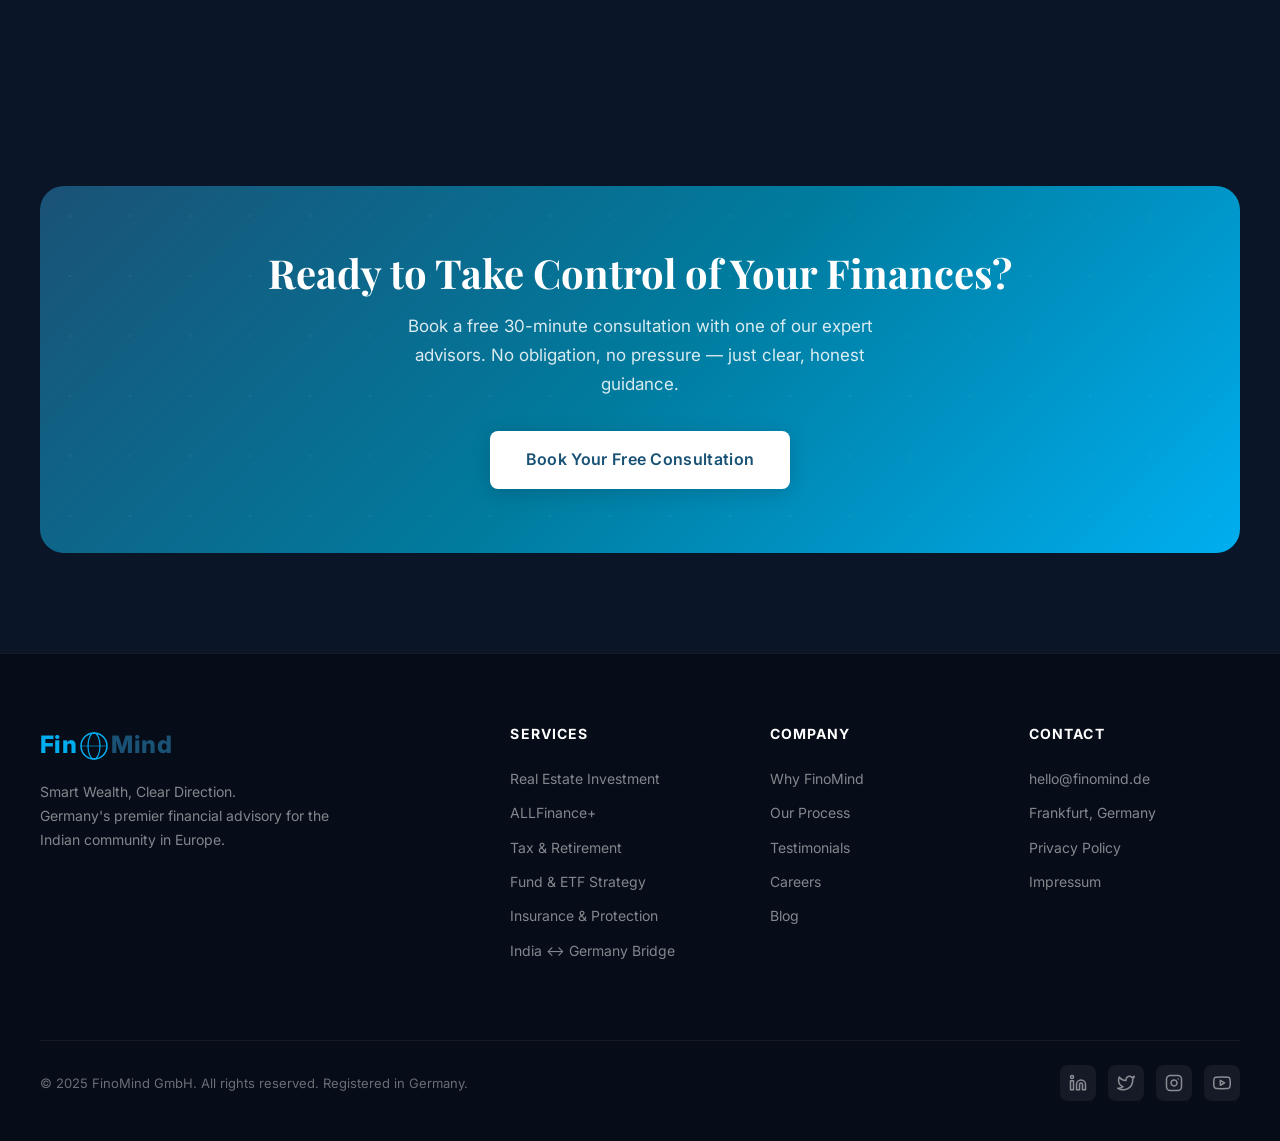
==== commit 4a03177f: "updated design" ====
--- a/index.html
+++ b/index.html
@@ -27,7 +27,7 @@
   <!-- Stylesheets -->
   <link rel="stylesheet" href="css/variables.css" />
   <link rel="stylesheet" href="css/base.css" />
-  <link rel="stylesheet" href="css/preloader.css" />
+  <link rel="stylesheet" href="css/preloader.css?v=3" />
   <link rel="stylesheet" href="css/navbar.css" />
   <link rel="stylesheet" href="css/hero.css" />
   <link rel="stylesheet" href="css/stats.css" />
@@ -81,58 +81,157 @@
 
 
   <!-- ════════════════════════════════════════════════════════
-     HERO SECTION
-     ════════════════════════════════════════════════════════ -->
-  <section class="hero" id="hero">
-    <!-- Hero Background Image & Gradient Overlay -->
-    <div class="hero-bg-container">
-      <img src="Untitled design (5).png" alt="FinoMind advisors helping clients with cross-border financial planning" class="hero-bg-img" width="1535" height="1024" loading="eager" />
-      <div class="hero-bg-overlay"></div>
-    </div>
+     HERO SECTION — v2 Split Layout (mockup-inspired)
+     ════════════════════════════════════════════════════════ -->
+  <section class="hero" id="hero" aria-label="Hero">
 
     <div class="hero-inner">
-      <!-- Left Content -->
+
+      <!-- ── LEFT: Text Content ── -->
       <div class="hero-content">
-        <div class="hero-card">
-          <span class="hero-eyebrow">Germany's Premier Financial Advisor for Indians</span>
-
-          <h1 class="hero-title">
-            Smart Wealth,<em>Clear Direction.</em>
-          </h1>
-
-          <p class="hero-subtitle">
-            Navigating German finances as an expat is complex. FinoMind simplifies pensions, taxes, and investments — in
-            clear English, for the Indian community in Europe.
-          </p>
-
-          <div class="hero-actions">
-            <a href="#cta" class="btn btn-primary">
-              Book a Free Consultation
-              <span class="btn-icon">
-                <svg width="18" height="18" viewBox="0 0 24 24" fill="none" stroke="currentColor" stroke-width="2.5"
-                  stroke-linecap="round" stroke-linejoin="round">
-                  <circle cx="12" cy="12" r="10" />
-                  <path d="M12 16l4-4-4-4" />
-                  <line x1="8" y1="12" x2="16" y2="12" />
-                </svg>
-              </span>
-            </a>
-            <a href="services.html" class="btn btn-outline">
-              Explore Services
-              <span class="btn-icon">
-                <svg width="16" height="16" viewBox="0 0 24 24" fill="none" stroke="currentColor" stroke-width="2.5"
-                  stroke-linecap="round" stroke-linejoin="round">
-                  <polygon points="5 3 19 12 5 21 5 3" />
-                </svg>
-              </span>
-            </a>
-          </div>
-        </div>
-      </div>
-      
-      <!-- Right Spacer for Desktop Grid layout -->
-      <div class="hero-spacer" aria-hidden="true"></div>
-    </div>
+
+        <!-- Social proof badge -->
+        <div class="hero-badge" aria-label="500+ clients served">
+          <div class="hero-badge-avatars" aria-hidden="true">
+            <span>RS</span>
+            <span>PM</span>
+            <span>AK</span>
+          </div>
+          <div class="hero-badge-dot" aria-hidden="true"></div>
+          <p class="hero-badge-text"><strong>500+ Indians in Europe</strong> trust FinoMind</p>
+        </div>
+
+        <!-- Headline -->
+        <h1 class="hero-title">
+          <span class="hero-title-highlight">Your finances</span><em>are our priority.</em>
+        </h1>
+
+
+        <!-- Subheadline -->
+        <p class="hero-subtitle">
+          Whether you're a <strong>software engineer in Munich</strong>, a researcher in Berlin, or
+          a professional building roots in Europe — waiting to manage your finances could be too late.
+          Let FinoMind guide you.
+        </p>
+
+        <!-- CTAs -->
+        <div class="hero-actions">
+          <a href="#cta" class="hero-btn-primary" id="hero-cta-primary">
+            Book a Free Call <span class="btn-arrow" aria-hidden="true">→</span>
+          </a>
+          <a href="services.html" class="hero-btn-ghost" id="hero-cta-ghost">
+            Explore Services <span class="btn-arrow" aria-hidden="true">→</span>
+          </a>
+        </div>
+
+        <!-- Trust note -->
+        <p class="hero-trust-note">No credit card required · Free consultation · Cancel anytime</p>
+
+      </div>
+
+      <!-- ── RIGHT: Floating Dashboard Visual ── -->
+      <div class="hero-visual" aria-hidden="true">
+
+        <!-- Sparkle star decorations -->
+        <div class="sparkle sparkle-1">
+          <svg width="20" height="20" viewBox="0 0 24 24">
+            <path d="M12 2l2.4 7.4H22l-6.2 4.5 2.4 7.4L12 17l-6.2 4.3 2.4-7.4L2 9.4h7.6z" />
+          </svg>
+        </div>
+        <div class="sparkle sparkle-2">
+          <svg width="14" height="14" viewBox="0 0 24 24">
+            <path d="M12 2l2.4 7.4H22l-6.2 4.5 2.4 7.4L12 17l-6.2 4.3 2.4-7.4L2 9.4h7.6z" />
+          </svg>
+        </div>
+        <div class="sparkle sparkle-3">
+          <svg width="18" height="18" viewBox="0 0 24 24">
+            <path d="M12 2l2.4 7.4H22l-6.2 4.5 2.4 7.4L12 17l-6.2 4.3 2.4-7.4L2 9.4h7.6z" />
+          </svg>
+        </div>
+        <div class="sparkle sparkle-4">
+          <svg width="12" height="12" viewBox="0 0 24 24">
+            <path d="M12 2l2.4 7.4H22l-6.2 4.5 2.4 7.4L12 17l-6.2 4.3 2.4-7.4L2 9.4h7.6z" />
+          </svg>
+        </div>
+        <div class="sparkle sparkle-5">
+          <svg width="16" height="16" viewBox="0 0 24 24">
+            <path d="M12 2l2.4 7.4H22l-6.2 4.5 2.4 7.4L12 17l-6.2 4.3 2.4-7.4L2 9.4h7.6z" />
+          </svg>
+        </div>
+
+        <!-- Main dashboard card -->
+        <div class="hero-dashboard">
+          <!-- Donut chart (positioned absolutely at the top center) -->
+          <div class="hero-donut-wrap">
+            <div class="hero-donut"></div>
+          </div>
+
+          <!-- Transaction list -->
+          <div class="hero-tx-list">
+            <div class="hero-tx-item">
+              <div class="hero-tx-icon">↑</div>
+              <div class="hero-tx-info">
+                <div class="hero-tx-name">+€2,500.00</div>
+                <div class="hero-tx-sub">Real Estate Fund · Jun 2026</div>
+              </div>
+              <div class="hero-tx-amount positive">+€2,500</div>
+            </div>
+            <div class="hero-tx-item">
+              <div class="hero-tx-icon">↑</div>
+              <div class="hero-tx-info">
+                <div class="hero-tx-name">+€1,330.00</div>
+                <div class="hero-tx-sub">Riester Pension · Jun 2026</div>
+              </div>
+              <div class="hero-tx-amount positive">+€1,330</div>
+            </div>
+            <div class="hero-tx-item">
+              <div class="hero-tx-icon">↑</div>
+              <div class="hero-tx-info">
+                <div class="hero-tx-name">+€3,100.00</div>
+                <div class="hero-tx-sub">India Mutual · Jun 2026</div>
+              </div>
+              <div class="hero-tx-amount positive">+€3,100</div>
+            </div>
+            <div class="hero-tx-item">
+              <div class="hero-tx-icon">↑</div>
+              <div class="hero-tx-info">
+                <div class="hero-tx-name">+€250.00</div>
+                <div class="hero-tx-sub">Dividend · Jun 2026</div>
+              </div>
+              <div class="hero-tx-amount positive">+€250</div>
+            </div>
+          </div>
+        </div>
+
+        <!-- Floating wealth card -->
+        <div class="hero-wealth-card">
+          <div class="hero-wealth-label">Cash in hand</div>
+          <div class="hero-wealth-value">€423,000.24</div>
+          <div class="hero-wealth-change">
+            <svg width="12" height="12" viewBox="0 0 24 24" fill="none" stroke="currentColor" stroke-width="3">
+              <polyline points="23 6 13.5 15.5 8.5 10.5 1 18" />
+              <polyline points="17 6 23 6 23 12" />
+            </svg>
+            +20% over month
+          </div>
+        </div>
+
+        <!-- Floating bar chart card -->
+        <div class="hero-chart-card">
+          <div class="hero-chart-title">Growth</div>
+          <div class="hero-bars" role="img" aria-label="Monthly growth bar chart">
+            <div class="hero-bar"></div>
+            <div class="hero-bar"></div>
+            <div class="hero-bar"></div>
+            <div class="hero-bar"></div>
+            <div class="hero-bar"></div>
+            <div class="hero-bar"></div>
+          </div>
+        </div>
+
+      </div><!-- /hero-visual -->
+
+    </div><!-- /hero-inner -->
   </section>
 
 
@@ -506,7 +605,7 @@
 
 
   <!-- Scripts -->
-  <script src="js/preloader.js"></script>
+  <script src="js/preloader.js?v=3"></script>
   <script src="js/navbar.js" defer></script>
   <script src="js/animations.js" defer></script>
 
--- a/css/preloader.css
+++ b/css/preloader.css
@@ -1,50 +1,172 @@
 /* ═══════════════════════════════════════════════════════════
-   FinoMind — Preloader (preloader.css)
-   Full-screen minimal dark preloader with edge-to-edge canvas animation.
+   FinoMind — Preloader  v3.0
+   Fully responsive canvas animation preloader.
+   Works on mobile (portrait + landscape), tablet, laptop, desktop.
    ═══════════════════════════════════════════════════════════ */
 
+/* ── Reset html/body so vh / dvh measurements are accurate ── */
+html, body {
+  margin: 0;
+  padding: 0;
+  -webkit-box-sizing: border-box;
+  box-sizing: border-box;
+}
+
+/* ── Full-screen overlay ── */
 .fm-preloader {
+  /* Lock to viewport — works even when address bar appears/hides on mobile */
   position: fixed;
   top: 0;
+  right: 0;
+  bottom: 0;
   left: 0;
-  width: 100vw;
-  height: 100vh;
+
+  /* Pixel-perfect dimensions */
+  width: 100%;
+  height: 100%;          /* fallback for old browsers */
+  height: 100vh;         /* standard */
+  height: 100dvh;        /* dynamic-viewport-height: iOS Safari / Chrome 108+ */
+
+  /* Stacking — above everything */
   z-index: 999999;
-  background: #0a1628; /* Fallback dark navy */
-  background: var(--navy); 
+
+  /* Brand navy background fills any brief gap before first frame draws */
+  background-color: #0a1628;
+  background-color: var(--navy, #0a1628);
+
+  /* Prevent any child overflow from causing scrollbars */
+  overflow: hidden;
+
+  /* Flex so the canvas is always perfectly centred */
+  display: -webkit-box;
+  display: -ms-flexbox;
+  display: flex;
+  -webkit-box-align: center;
+      -ms-flex-align: center;
+          align-items: center;
+  -webkit-box-pack: center;
+      -ms-flex-pack: center;
+          justify-content: center;
+
+  /* Kill all user interaction */
+  pointer-events: all;
+  -webkit-user-select: none;
+     -moz-user-select: none;
+          user-select: none;
+  -webkit-tap-highlight-color: transparent;
+  touch-action: none;
+
+  /* Smooth fade-out when done */
+  opacity: 1;
+  visibility: visible;
+  -webkit-transition: opacity 0.6s cubic-bezier(0.16, 1, 0.3, 1),
+                      visibility 0.6s;
+          transition: opacity 0.6s cubic-bezier(0.16, 1, 0.3, 1),
+                      visibility 0.6s;
+  -webkit-transition: opacity 0.6s var(--ease-out, cubic-bezier(0.16, 1, 0.3, 1)),
+                      visibility 0.6s;
+          transition: opacity 0.6s var(--ease-out, cubic-bezier(0.16, 1, 0.3, 1)),
+                      visibility 0.6s;
+
+  /* No margin/padding/border that could offset child elements */
   margin: 0;
   padding: 0;
-  border: none;
-  overflow: hidden;
-  display: block; /* Block layout to let canvas fill natively */
-  transition: opacity 0.6s cubic-bezier(0.16, 1, 0.3, 1), visibility 0.6s;
-  transition: opacity 0.6s var(--ease-out), visibility 0.6s;
-  pointer-events: all;
-  user-select: none;
+  border: 0;
+  outline: 0;
 }
 
+/* ── Fade-out / hidden state ── */
 .fm-preloader.hidden {
   opacity: 0;
   visibility: hidden;
   pointer-events: none;
 }
 
-/* True full-screen background canvas animation */
+/* ═══════════════════════════════════════════════════════════
+   CANVAS  —  the actual animation surface
+   ─────────────────────────────────────────────────────────
+   KEY FACTS:
+   • `object-fit` does NOT work on <canvas>  — it only applies to
+     replaced elements (img, video, iframe). Canvas just stretches.
+   • We must use `position: absolute; inset: 0` so the canvas
+     element fills the overlay div completely.
+   • The actual *cover-scaling* (no black bars, no stretch) is
+     handled 100% in JavaScript via drawImage with computed offsets.
+   • JS also sets canvas.width / canvas.height to viewport ×
+     devicePixelRatio so the image is sharp on Retina/HiDPI screens.
+   ═══════════════════════════════════════════════════════════ */
 .fm-preloader-canvas {
   position: absolute;
   top: 0;
+  right: 0;
+  bottom: 0;
   left: 0;
+
+  /* Fill the overlay in the CSS layout layer */
   width: 100%;
   height: 100%;
-  object-fit: cover; /* Stretches and scales to cover the viewport entirely like a cinematic video */
-  border: none;
+
+  /* No box model interference */
+  display: block;
+  border: 0;
   margin: 0;
   padding: 0;
-  display: block;
+  outline: 0;
+
+  /* Let the browser choose the best quality downscale algorithm */
+  image-rendering: auto;
+  image-rendering: -webkit-optimize-contrast; /* Safari */
 }
 
-/* Body freeze when preloader is active */
+/* ── Body freeze while preloader is active ── */
 body.fm-preloader-active {
   overflow: hidden !important;
-  height: 100vh !important;
+  /* Clamp body height so iOS does not show content beneath */
+  height: 100% !important;
+  max-height: 100% !important;
+  /* Prevent iOS rubber-band / Android pull-to-refresh */
+  overscroll-behavior: none;
+  overscroll-behavior-y: none;
+  touch-action: none;
+  /* Prevent the body itself from being scrollable via keyboard */
+  position: relative;
 }
+
+/* ══════════════════ RESPONSIVE MEDIA QUERIES ══════════════════ */
+
+/* Small phones (≤ 480px) — ensure background never flashes white */
+@media screen and (max-width: 480px) {
+  .fm-preloader {
+    background-color: #0a1628;
+    background-color: var(--navy, #0a1628);
+  }
+}
+
+/* Tablet portrait + small laptop  (≤ 768px) */
+@media screen and (max-width: 768px) {
+  .fm-preloader {
+    /* Slightly faster exit on mobile feels snappier */
+    -webkit-transition: opacity 0.45s cubic-bezier(0.16, 1, 0.3, 1),
+                        visibility 0.45s;
+            transition: opacity 0.45s cubic-bezier(0.16, 1, 0.3, 1),
+                        visibility 0.45s;
+  }
+}
+
+/* Landscape phones — make sure we still cover the narrow height */
+@media screen and (max-height: 480px) and (orientation: landscape) {
+  .fm-preloader {
+    height: 100%;
+    height: 100vh;
+    height: 100dvh;
+  }
+}
+
+/* Accessibility: users who prefer no motion get an instant hide */
+@media (prefers-reduced-motion: reduce) {
+  .fm-preloader,
+  .fm-preloader.hidden {
+    -webkit-transition: none !important;
+            transition: none !important;
+  }
+}
--- a/css/navbar.css
+++ b/css/navbar.css
@@ -13,17 +13,17 @@
   display: flex;
   align-items: center;
   padding: 0 var(--container-pad);
-  background: rgba(10, 22, 40, 0.85);
+  background: rgba(247, 250, 251, 0.85);
   backdrop-filter: blur(20px);
   -webkit-backdrop-filter: blur(20px);
-  border-bottom: 1px solid rgba(255, 255, 255, 0.06);
+  border-bottom: 1px solid rgba(0, 174, 239, 0.10);
   transition: background var(--duration-fast) ease,
               box-shadow var(--duration-fast) ease;
 }
 
 .navbar.scrolled {
-  background: rgba(10, 22, 40, 0.95);
-  box-shadow: 0 4px 30px rgba(0, 0, 0, 0.3);
+  background: rgba(247, 250, 251, 0.97);
+  box-shadow: 0 4px 24px rgba(0, 123, 158, 0.10);
 }
 
 .navbar-inner {
@@ -60,7 +60,7 @@
 }
 
 .nav-logo .mind {
-  color: var(--white);
+  color: #1A5276;
 }
 
 /* ── Nav Links ── */
@@ -73,7 +73,7 @@
 .nav-link {
   font-size: 14px;
   font-weight: 500;
-  color: rgba(255, 255, 255, 0.72);
+  color: #4A6274;
   padding: 8px 16px;
   border-radius: var(--radius-btn);
   transition: color var(--duration-fast) ease,
@@ -83,8 +83,8 @@
 
 .nav-link:hover,
 .nav-link.active {
-  color: var(--white);
-  background: rgba(255, 255, 255, 0.06);
+  color: #1A5276;
+  background: rgba(0, 174, 239, 0.06);
 }
 
 /* ── CTA Button ── */
@@ -120,7 +120,7 @@
   display: block;
   width: 24px;
   height: 2px;
-  background: var(--white);
+  background: #1A5276;
   border-radius: 2px;
   transition: all 0.3s ease;
 }
@@ -151,10 +151,10 @@
     align-items: flex-start;
     padding: 100px 32px 40px;
     gap: 4px;
-    background: rgba(10, 22, 40, 0.97);
+    background: rgba(247, 250, 251, 0.98);
     backdrop-filter: blur(30px);
     -webkit-backdrop-filter: blur(30px);
-    border-left: 1px solid rgba(255, 255, 255, 0.08);
+    border-left: 1px solid rgba(0, 174, 239, 0.12);
     transition: right 0.4s var(--ease-out);
     overflow-y: auto;
   }
--- a/css/hero.css
+++ b/css/hero.css
@@ -1,233 +1,847 @@
-/* ═══════════════════════════════════════════════════════════
-   FinoMind — Hero Section (hero.css)
-   Redesigned hero with integrated background illustration,
-   navy gradient overlay, and responsive layout structure.
-   ═══════════════════════════════════════════════════════════ */
-
+/* -----------------------------------------------------------
+   FinoMind � Hero Section v3 (hero.css)
+   Mockup-exact light layout: #F7FAFB base + FinoMind brand
+   palette (#00AEEF / #007B9E / #1A5276) replacing purple tones.
+   ----------------------------------------------------------- */
+
+/* -- Hero Wrapper -- */
 .hero {
   position: relative;
   min-height: 100vh;
-  padding-top: 72px; /* navbar height */
+  padding-top: 72px;
   display: flex;
   align-items: center;
   overflow: hidden;
-  background-color: var(--navy); /* Site's dark theme color (#0a1628) */
-}
-
-/* ── Hero Background Illustration & Overlays ── */
-.hero-bg-container {
+  background: #F7FAFB;
+}
+
+/* -- Ambient Background Blob � right side glow -- */
+.hero::before {
+  content: '';
   position: absolute;
-  inset: 0;
-  z-index: 1;
+  top: -14%;
+  right: -18%;
+  width: 90%;
+  height: 118%;
+  z-index: 0;
   pointer-events: none;
-}
-
-.hero-bg-img {
-  width: 100%;
-  height: 100%;
-  object-fit: cover;
-  object-position: right center; /* Anchor the illustration's two men to the right */
-}
-
-/* Smooth left-to-right navy gradient for text readability and blending */
-.hero-bg-overlay {
+  filter: blur(62px);
+  border-radius: 46% 30% 58% 42%;
+
+  /* Layered brand glow: darker edges -> lighter core */
+  background:
+    radial-gradient(ellipse at 68% 42%,
+      rgba(0, 174, 239, 0.34) 0%,
+      rgba(0, 174, 239, 0.18) 22%,
+      rgba(0, 123, 158, 0.16) 42%,
+      rgba(26, 82, 118, 0.18) 62%,
+      rgba(26, 82, 118, 0) 78%),
+    radial-gradient(ellipse at 64% 52%,
+      rgba(0, 123, 158, 0.22) 0%,
+      rgba(0, 123, 158, 0.10) 35%,
+      rgba(26, 82, 118, 0) 70%),
+    radial-gradient(ellipse at 60% 56%,
+      rgba(26, 82, 118, 0.22) 0%,
+      rgba(26, 82, 118, 0.10) 45%,
+      rgba(26, 82, 118, 0) 72%);
+
+  animation: hero-blob-drift 14s ease-in-out infinite alternate;
+}
+
+.hero::after {
+  content: '';
   position: absolute;
-  inset: 0;
-  background: linear-gradient(to right,
-    var(--navy) 0%,
-    var(--navy) 35%,
-    rgba(10, 22, 40, 0.9) 45%,
-    rgba(10, 22, 40, 0.6) 60%,
-    rgba(10, 22, 40, 0) 85%
-  );
-  z-index: 2;
-}
-
+  top: -8%;
+  right: 6%;
+  width: 55%;
+  height: 70%;
+  z-index: 0;
+  pointer-events: none;
+  filter: blur(80px);
+  border-radius: 55% 45% 35% 65%;
+
+  background:
+    radial-gradient(ellipse at 40% 35%,
+      rgba(0, 174, 239, 0.22) 0%,
+      rgba(0, 123, 158, 0.13) 35%,
+      rgba(26, 82, 118, 0.12) 60%,
+      rgba(26, 82, 118, 0) 78%);
+}
+
+
+@keyframes hero-blob-drift {
+  0% {
+    transform: translate(0, 0) scale(1);
+  }
+
+  100% {
+    transform: translate(18px, -25px) scale(1.06);
+  }
+}
+
+/* -- Grid Layout -- */
 .hero-inner {
   position: relative;
-  z-index: 3;
+  z-index: 2;
   width: 100%;
   max-width: var(--container-max);
   margin: 0 auto;
   padding: 60px var(--container-pad) 80px;
   display: grid;
-  grid-template-columns: 4.5fr 5.5fr; /* 45% left text column, 55% empty right spacer */
-  gap: 40px;
-  align-items: center;
-}
-
-/* ── Left Content (Text Area) ── */
+  grid-template-columns: 1fr 1fr;
+  gap: 60px;
+  align-items: center;
+}
+
 .hero-content {
   position: relative;
-  z-index: 4;
-}
-
-/* Transparent glass card structure for a clean, floating text presentation */
-.hero-card {
+  z-index: 3;
+}
+
+/* Social proof badge */
+.hero-badge {
+  display: inline-flex;
+  align-items: center;
+  gap: 10px;
+  background: rgba(255, 255, 255, 0.80);
+  border: 1px solid rgba(0, 174, 239, 0.20);
+  border-radius: var(--radius-pill);
+  padding: 7px 16px 7px 8px;
+  margin-bottom: 32px;
+  backdrop-filter: blur(12px);
+  -webkit-backdrop-filter: blur(12px);
+  box-shadow: 0 2px 12px rgba(0, 174, 239, 0.08);
+}
+
+.hero-badge-avatars {
+  display: flex;
+  align-items: center;
+}
+
+.hero-badge-avatars span {
+  width: 28px;
+  height: 28px;
+  border-radius: 50%;
+  border: 2px solid #fff;
+  display: flex;
+  align-items: center;
+  justify-content: center;
+  font-size: 10px;
+  font-weight: 700;
+  color: #fff;
+  margin-left: -8px;
+  position: relative;
+}
+
+.hero-badge-avatars span:first-child {
+  margin-left: 0;
+  background: linear-gradient(135deg, #00AEEF, #007B9E);
+}
+
+.hero-badge-avatars span:nth-child(2) {
+  background: linear-gradient(135deg, #007B9E, #1A5276);
+}
+
+.hero-badge-avatars span:nth-child(3) {
+  background: linear-gradient(135deg, #1A5276, #00AEEF);
+}
+
+.hero-badge-text {
+  font-size: 12px;
+  font-weight: 500;
+  color: #4A6274;
+  white-space: nowrap;
+  line-height: 1.3;
+}
+
+.hero-badge-text strong {
+  color: #1A5276;
+  font-weight: 700;
+}
+
+.hero-badge-dot {
+  width: 7px;
+  height: 7px;
+  border-radius: 50%;
+  background: #22c55e;
+  box-shadow: 0 0 6px #22c55e;
+  flex-shrink: 0;
+  animation: hero-live-pulse 2s ease-in-out infinite;
+}
+
+@keyframes hero-live-pulse {
+
+  0%,
+  100% {
+    opacity: 1;
+    transform: scale(1);
+  }
+
+  50% {
+    opacity: 0.5;
+    transform: scale(0.75);
+  }
+}
+
+/* Hero Headline */
+.hero-title {
+  font-family: var(--font-display);
+  font-size: clamp(40px, 5.5vw, 68px);
+  font-weight: 700;
+  color: #111827;
+  line-height: 1.08;
+  letter-spacing: -0.02em;
+  margin-bottom: 20px;
+}
+
+.hero-title-highlight {
+  color: #1A5276;
+}
+
+.hero-title em {
+  font-style: italic;
+  display: block;
+  color: #1A5276;
+  -webkit-text-stroke: 0;
+}
+
+
+.hero-subtitle {
+  font-size: 17px;
+  color: #4A6274;
+  line-height: 1.75;
+  margin-bottom: 40px;
+  max-width: 460px;
+  font-weight: 400;
+}
+
+.hero-subtitle strong {
+  color: #1A5276;
+  font-weight: 600;
+}
+
+.hero-actions {
+  display: flex;
+  align-items: center;
+  gap: 20px;
+  flex-wrap: wrap;
+}
+
+.hero-btn-primary {
+  display: inline-flex;
+  align-items: center;
+  gap: 10px;
+  background: #111827;
+  color: #fff;
+  font-family: var(--font-body);
+  font-size: 15px;
+  font-weight: 700;
+  letter-spacing: 0.01em;
+  padding: 15px 32px;
+  border-radius: var(--radius-btn);
+  border: none;
+  cursor: pointer;
+  transition: all 0.25s var(--ease-out);
+  text-decoration: none;
+  box-shadow: 0 4px 20px rgba(17, 24, 39, 0.25);
+}
+
+.hero-btn-primary:hover {
+  background: #1A5276;
+  transform: translateY(-2px);
+  box-shadow: 0 8px 30px rgba(26, 82, 118, 0.4);
+}
+
+.hero-btn-primary .btn-arrow {
+  font-size: 18px;
+  line-height: 1;
+  transition: transform 0.2s ease;
+}
+
+.hero-btn-primary:hover .btn-arrow {
+  transform: translateX(3px);
+}
+
+.hero-btn-ghost {
+  display: inline-flex;
+  align-items: center;
+  gap: 8px;
   background: transparent;
-  backdrop-filter: none;
-  -webkit-backdrop-filter: none;
+  color: #4A6274;
+  font-family: var(--font-body);
+  font-size: 15px;
+  font-weight: 500;
+  padding: 15px 0;
   border: none;
-  border-radius: 0;
-  padding: 0;
-  box-shadow: none;
+  cursor: pointer;
+  transition: color 0.2s ease;
+  text-decoration: none;
+}
+
+.hero-btn-ghost:hover {
+  color: #1A5276;
+}
+
+.hero-btn-ghost .btn-arrow {
+  font-size: 18px;
+  line-height: 1;
+  transition: transform 0.2s ease;
+}
+
+.hero-btn-ghost:hover .btn-arrow {
+  transform: translateX(4px);
+}
+
+.hero-trust-note {
+  margin-top: 20px;
+  font-size: 12px;
+  color: #9CA3AF;
+  letter-spacing: 0.04em;
+  display: flex;
+  align-items: center;
+  gap: 8px;
+}
+
+.hero-trust-note::before {
+  content: '??';
+  font-size: 11px;
+}
+
+/* -----------------------------------------
+   RIGHT VISUAL PANEL
+----------------------------------------- */
+.hero-visual {
   position: relative;
-}
-
-.hero-eyebrow {
-  display: inline-flex;
-  align-items: center;
-  gap: 8px;
-  background: rgba(255, 255, 255, 0.08);
-  border: 1px solid rgba(255, 255, 255, 0.12);
-  color: rgba(255, 255, 255, 0.9);
+  height: 560px;
+  display: flex;
+  align-items: center;
+  justify-content: center;
+  overflow: visible;
+}
+
+.sparkle {
+  position: absolute;
+  pointer-events: none;
+  animation: sparkle-twinkle 3s ease-in-out infinite alternate;
+}
+
+.sparkle svg {
+  fill: rgba(0, 174, 239, 0.55);
+  filter: drop-shadow(0 0 5px rgba(0, 174, 239, 0.45));
+}
+
+.sparkle-1 {
+  top: 6%;
+  left: 8%;
+  animation-delay: 0s;
+}
+
+.sparkle-2 {
+  top: 12%;
+  right: 4%;
+  animation-delay: 0.8s;
+}
+
+.sparkle-3 {
+  bottom: 28%;
+  left: 3%;
+  animation-delay: 0.4s;
+}
+
+.sparkle-4 {
+  bottom: 8%;
+  right: 10%;
+  animation-delay: 1.2s;
+}
+
+.sparkle-5 {
+  top: 48%;
+  left: 0%;
+  animation-delay: 1.6s;
+}
+
+@keyframes sparkle-twinkle {
+  0% {
+    opacity: 0.3;
+    transform: scale(0.8) rotate(0deg);
+  }
+
+  100% {
+    opacity: 1;
+    transform: scale(1.1) rotate(18deg);
+  }
+}
+
+/* -- Main Dashboard Card -- */
+.hero-dashboard {
+  width: 360px;
+  background: rgba(255, 255, 255, 0.84);
+  backdrop-filter: blur(28px);
+  -webkit-backdrop-filter: blur(28px);
+  border: 1px solid rgba(0, 174, 239, 0.18);
+  border-radius: 22px;
+  padding: 95px 22px 22px 22px;
+  box-shadow:
+    0 24px 80px rgba(0, 123, 158, 0.18),
+    0 8px 32px rgba(0, 174, 239, 0.10),
+    0 0 0 1px rgba(255, 255, 255, 0.9) inset;
+  position: relative;
+  z-index: 2;
+  animation: hero-float 6s ease-in-out infinite;
+}
+
+@keyframes hero-float {
+
+  0%,
+  100% {
+    transform: translateY(0px);
+  }
+
+  50% {
+    transform: translateY(-10px);
+  }
+}
+
+.hero-dashboard-header {
+  display: flex;
+  align-items: center;
+  justify-content: space-between;
+  margin-bottom: 18px;
+}
+
+.hero-dashboard-title {
+  font-family: var(--font-body);
+  font-size: 12px;
+  font-weight: 600;
+  color: #9CA3AF;
+  letter-spacing: 0.06em;
+  text-transform: uppercase;
+}
+
+.hero-dashboard-badge {
   font-size: 11px;
   font-weight: 600;
-  letter-spacing: 0.1em;
-  text-transform: uppercase;
-  padding: 8px 18px;
+  color: #22c55e;
+  background: rgba(34, 197, 94, 0.10);
+  border: 1px solid rgba(34, 197, 94, 0.25);
+  padding: 3px 10px;
   border-radius: var(--radius-pill);
-  margin-bottom: 28px;
-}
-
-.hero-eyebrow::before {
+}
+
+/* -- Donut Chart (3-segment, floating overlap) -- */
+.hero-donut-wrap {
+  position: absolute;
+  top: 0;
+  left: 50%;
+  transform: translate(-50%, -50%);
+  display: flex;
+  align-items: center;
+  justify-content: center;
+  margin: 0;
+  padding: 0;
+  z-index: 10;
+}
+
+.hero-donut {
+  flex-shrink: 0;
+  width: 140px;
+  height: 140px;
+  border-radius: 50%;
+  background: conic-gradient(#00AEEF 0deg 118deg,
+      #ffffff 118deg 121.5deg,
+      #007B9E 121.5deg 223deg,
+      #ffffff 223deg 226.5deg,
+      #1A5276 226.5deg 356.5deg,
+      #ffffff 356.5deg 360deg);
+
+  position: relative;
+  /* float/overlap above the card */
+  box-shadow:
+    0 18px 40px rgba(0, 123, 158, 0.22),
+    0 8px 16px rgba(0, 174, 239, 0.12),
+    0 0 1px rgba(0, 0, 0, 0.1);
+  animation: none;
+}
+
+
+@keyframes donut-slow-rotate {
+  0% {
+    transform: rotate(0deg);
+  }
+
+  100% {
+    transform: rotate(360deg);
+  }
+}
+
+.hero-donut::after {
   content: '';
+  position: absolute;
+  top: 50%;
+  left: 50%;
+  transform: translate(-50%, -50%);
+  width: 76px;
+  height: 76px;
+  border-radius: 50%;
+  background: #ffffff;
+  box-shadow:
+    inset 0 2px 10px rgba(0, 123, 158, 0.12),
+    0 0 0 2px rgba(255, 255, 255, 0.85);
+}
+
+
+.hero-donut-legend {
+  display: flex;
+  flex-direction: column;
+  gap: 9px;
+  flex: 1;
+}
+
+.legend-item {
+  display: flex;
+  align-items: center;
+  gap: 8px;
+}
+
+.legend-dot {
   width: 8px;
   height: 8px;
   border-radius: 50%;
-  background: var(--cyan);
-  box-shadow: 0 0 8px var(--cyan);
-  animation: hero-pulse 2s ease-in-out infinite;
-}
-
-@keyframes hero-pulse {
-  0%, 100% { opacity: 1; transform: scale(1); }
-  50% { opacity: 0.6; transform: scale(0.85); }
-}
-
-.hero-title {
-  font-family: var(--font-display);
-  font-size: clamp(38px, 5.5vw, 60px);
+  flex-shrink: 0;
+}
+
+.legend-dot.blue {
+  background: #00AEEF;
+  box-shadow: 0 0 6px rgba(0, 174, 239, 0.5);
+}
+
+.legend-dot.purple {
+  background: #007B9E;
+  box-shadow: 0 0 6px rgba(0, 123, 158, 0.4);
+}
+
+.legend-dot.faint {
+  background: rgba(0, 174, 239, 0.32);
+}
+
+.legend-label {
+  font-size: 12px;
+  color: #6B7E8D;
+  flex: 1;
+}
+
+.legend-value {
+  font-size: 12px;
   font-weight: 700;
-  color: var(--white);
+  color: #1A5276;
+}
+
+/* -- Transaction List -- */
+.hero-tx-list {
+  display: flex;
+  flex-direction: column;
+  gap: 7px;
+}
+
+.hero-tx-item {
+  display: flex;
+  align-items: center;
+  gap: 10px;
+  padding: 9px 11px;
+  background: rgba(247, 250, 251, 0.70);
+  border: 1px solid rgba(0, 174, 239, 0.10);
+  border-radius: 10px;
+  transition: background 0.2s ease;
+}
+
+.hero-tx-item:hover {
+  background: rgba(0, 174, 239, 0.06);
+}
+
+.hero-tx-icon {
+  width: 28px;
+  height: 28px;
+  border-radius: 7px;
+  background: linear-gradient(135deg, rgba(0, 174, 239, 0.15), rgba(0, 123, 158, 0.10));
+  display: flex;
+  align-items: center;
+  justify-content: center;
+  flex-shrink: 0;
+  font-size: 14px;
+  font-weight: 700;
+  color: #22c55e;
+}
+
+.hero-tx-info {
+  flex: 1;
+  min-width: 0;
+}
+
+.hero-tx-name {
+  font-size: 12px;
+  font-weight: 600;
+  color: #111827;
+  white-space: nowrap;
+  overflow: hidden;
+  text-overflow: ellipsis;
+}
+
+.hero-tx-sub {
+  font-size: 10px;
+  color: #9CA3AF;
+  margin-top: 1px;
+}
+
+.hero-tx-amount {
+  font-size: 12px;
+  font-weight: 700;
+  white-space: nowrap;
+}
+
+.hero-tx-amount.positive {
+  color: #22c55e;
+}
+
+.hero-tx-amount.neutral {
+  color: #6B7E8D;
+}
+
+/* Income badge � all rows get Income badge */
+
+/* -- Floating Bar Chart Card -- */
+/* Bar chart moved inside hero-dashboard bottom-right area */
+.hero-chart-card {
+  position: absolute;
+  right: 18px;
+  bottom: 18px;
+  z-index: 3;
+  background: rgba(255, 255, 255, 0.65);
+  backdrop-filter: blur(22px);
+  -webkit-backdrop-filter: blur(22px);
+  border: 1px solid rgba(0, 174, 239, 0.14);
+  border-radius: 18px;
+  padding: 14px 12px 12px;
+  min-width: 140px;
+  box-shadow:
+    0 16px 60px rgba(0, 123, 158, 0.14),
+    0 4px 18px rgba(0, 174, 239, 0.07),
+    0 0 0 1px rgba(255, 255, 255, 0.9) inset;
+  animation: none;
+}
+
+
+.hero-chart-title {
+  font-size: 10px;
+  font-weight: 600;
+  color: #9CA3AF;
+  letter-spacing: 0.06em;
+  text-transform: uppercase;
+  margin-bottom: 12px;
+  text-align: center;
+}
+
+/* 3 vertical bars at bottom-right */
+.hero-bars {
+  display: flex;
+  align-items: flex-end;
+  gap: 10px;
+  height: 108px;
+  padding: 0 6px;
+}
+
+.hero-bar {
+  flex: 1;
+  border-radius: 10px 10px 0 0;
+  background: linear-gradient(to top, rgba(0, 174, 239, 0.12), rgba(0, 174, 239, 0.50));
+  animation: none;
+  min-width: 26px;
+}
+
+/* Descending left -> right (exact: 1 > 2 > 3) */
+.hero-bar:nth-child(1) {
+  height: 100%;
+  background: linear-gradient(to top, #00AEEF 0%, rgba(0, 174, 239, 0.45) 100%);
+  box-shadow: 0 -6px 22px rgba(0, 174, 239, 0.40);
+}
+
+.hero-bar:nth-child(2) {
+  height: 78%;
+  background: linear-gradient(to top, #007B9E 0%, rgba(0, 123, 158, 0.40) 100%);
+}
+
+.hero-bar:nth-child(3) {
+  height: 56%;
+  background: linear-gradient(to top, #1A5276 0%, rgba(26, 82, 118, 0.38) 100%);
+}
+
+.hero-bar:nth-child(4),
+.hero-bar:nth-child(5),
+.hero-bar:nth-child(6) {
+  display: none;
+}
+
+
+
+@keyframes bar-grow {
+  from {
+    transform: scaleY(0);
+    transform-origin: bottom;
+  }
+
+  to {
+    transform: scaleY(1);
+    transform-origin: bottom;
+  }
+}
+
+/* -- Floating Wealth Card -- */
+.hero-wealth-card {
+  position: absolute;
+  bottom: 28px;
+  left: -30px;
+  z-index: 4;
+  background: rgba(255, 255, 255, 0.90);
+  backdrop-filter: blur(24px);
+  -webkit-backdrop-filter: blur(24px);
+  border: 1px solid rgba(0, 174, 239, 0.20);
+  border-radius: 18px;
+  padding: 14px 20px;
+  min-width: 185px;
+  box-shadow:
+    0 16px 50px rgba(0, 123, 158, 0.16),
+    0 4px 16px rgba(0, 174, 239, 0.08),
+    0 0 0 1px rgba(255, 255, 255, 0.9) inset;
+  animation: hero-float 6s ease-in-out 2s infinite;
+}
+
+.hero-wealth-label {
+  font-size: 10px;
+  font-weight: 600;
+  color: #9CA3AF;
+  letter-spacing: 0.07em;
+  text-transform: uppercase;
+  margin-bottom: 5px;
+}
+
+.hero-wealth-value {
+  font-family: var(--font-body);
+  font-size: 24px;
+  font-weight: 800;
+  color: #111827;
+  letter-spacing: -0.03em;
   line-height: 1.1;
-  margin-bottom: 24px;
-}
-
-.hero-title em {
-  font-style: italic;
-  color: var(--cyan);
-  display: block;
-}
-
-.hero-subtitle {
-  font-size: 16.5px;
-  color: rgba(255, 255, 255, 0.72);
-  line-height: 1.8;
-  margin-bottom: 36px;
-  max-width: 480px;
-}
-
-.hero-actions {
-  display: flex;
-  gap: 16px;
-  flex-wrap: wrap;
-}
-
-.hero-spacer {
-  pointer-events: none;
-}
-
-/* ── Responsive Adaptation ── */
-
-/* Tablet & Mobile Layout Transition */
-@media (max-width: 900px) {
+}
+
+.hero-wealth-change {
+  display: flex;
+  align-items: center;
+  gap: 4px;
+  margin-top: 5px;
+  font-size: 11px;
+  font-weight: 600;
+  color: #22c55e;
+}
+
+/* -----------------------------------------
+   RESPONSIVE
+----------------------------------------- */
+@media (max-width: 1024px) {
+  .hero-inner {
+    grid-template-columns: 1fr 1fr;
+    gap: 40px;
+  }
+
+  .hero-dashboard {
+    width: 310px;
+  }
+
+  .hero-chart-card {
+    right: -20px;
+  }
+
+  .hero-wealth-card {
+    left: -10px;
+  }
+}
+
+@media (max-width: 860px) {
+  .hero-inner {
+    grid-template-columns: 1fr;
+    gap: 48px;
+    padding-bottom: 60px;
+  }
+
+  .hero-title {
+    font-size: clamp(36px, 8vw, 52px);
+  }
+
+  .hero-subtitle {
+
+    max-width: 100%;
+  }
+
+  .hero-visual {
+    height: 460px;
+    width: 100%;
+    justify-content: center;
+    overflow: visible;
+  }
+
+  .hero-dashboard {
+    width: 300px;
+  }
+
+  .hero-chart-card {
+    right: -10px;
+    top: 10px;
+  }
+
+  .hero-wealth-card {
+    left: 0;
+    bottom: 10px;
+  }
+}
+
+@media (max-width: 480px) {
   .hero {
-    display: flex;
-    flex-direction: column;
-    align-items: stretch;
-    justify-content: flex-start;
-    padding-top: 88px; /* Room for navbar */
-    padding-bottom: 0;
-    min-height: auto;
+    padding-top: 88px;
   }
 
   .hero-inner {
-    display: block;
-    padding: 30px var(--container-pad) 10px;
-    order: 1;
-  }
-
-  .hero-content {
-    max-width: 100%;
-    width: 100%;
-  }
-
-  .hero-subtitle {
-    max-width: 100%;
-    margin-bottom: 28px;
-  }
-
-  /* Reposition image below the text content to prevent overlap */
-  .hero-bg-container {
-    position: relative;
-    width: 100%;
-    height: auto;
-    aspect-ratio: 1.5; /* Natural proportion of the illustration */
-    margin-top: 36px;
-    z-index: 2;
-    order: 2;
-    flex-shrink: 0;
-  }
-
-  .hero-bg-img {
-    height: 100%;
-    object-fit: cover;
-    object-position: right center;
-  }
-
-  /* Transition overlay fades from navy (top) to transparent (bottom) */
-  .hero-bg-overlay {
-    background: linear-gradient(to bottom,
-      var(--navy) 0%,
-      rgba(10, 22, 40, 0.4) 30%,
-      rgba(10, 22, 40, 0) 100%
-    );
-  }
-
-  .hero-spacer {
-    display: none;
-  }
-}
-
-@media (max-width: 480px) {
-  .hero-inner {
-    padding-top: 20px;
+    padding-top: 24px;
+    padding-bottom: 40px;
   }
 
   .hero-title {
     font-size: 34px;
-    margin-bottom: 18px;
-  }
-
-  .hero-subtitle {
-    font-size: 15px;
-    line-height: 1.7;
   }
 
   .hero-actions {
     flex-direction: column;
     gap: 12px;
-    width: 100%;
-  }
-
-  .hero-actions .btn {
-    width: 100%;
-    justify-content: center;
-  }
-
-  .hero-bg-container {
-    margin-top: 24px;
-    aspect-ratio: 1.35; /* Slightly taller for smaller displays to keep characters prominent */
-  }
-}
+    align-items: flex-start;
+  }
+
+  .hero-visual {
+    height: 380px;
+  }
+
+  .hero-dashboard {
+    width: 260px;
+    padding: 85px 16px 16px 16px;
+  }
+
+  .hero-wealth-card {
+    display: none;
+  }
+
+  .hero-chart-card {
+    display: none;
+  }
+
+  .sparkle-1,
+  .sparkle-3,
+  .sparkle-5 {
+    display: none;
+  }
+}
